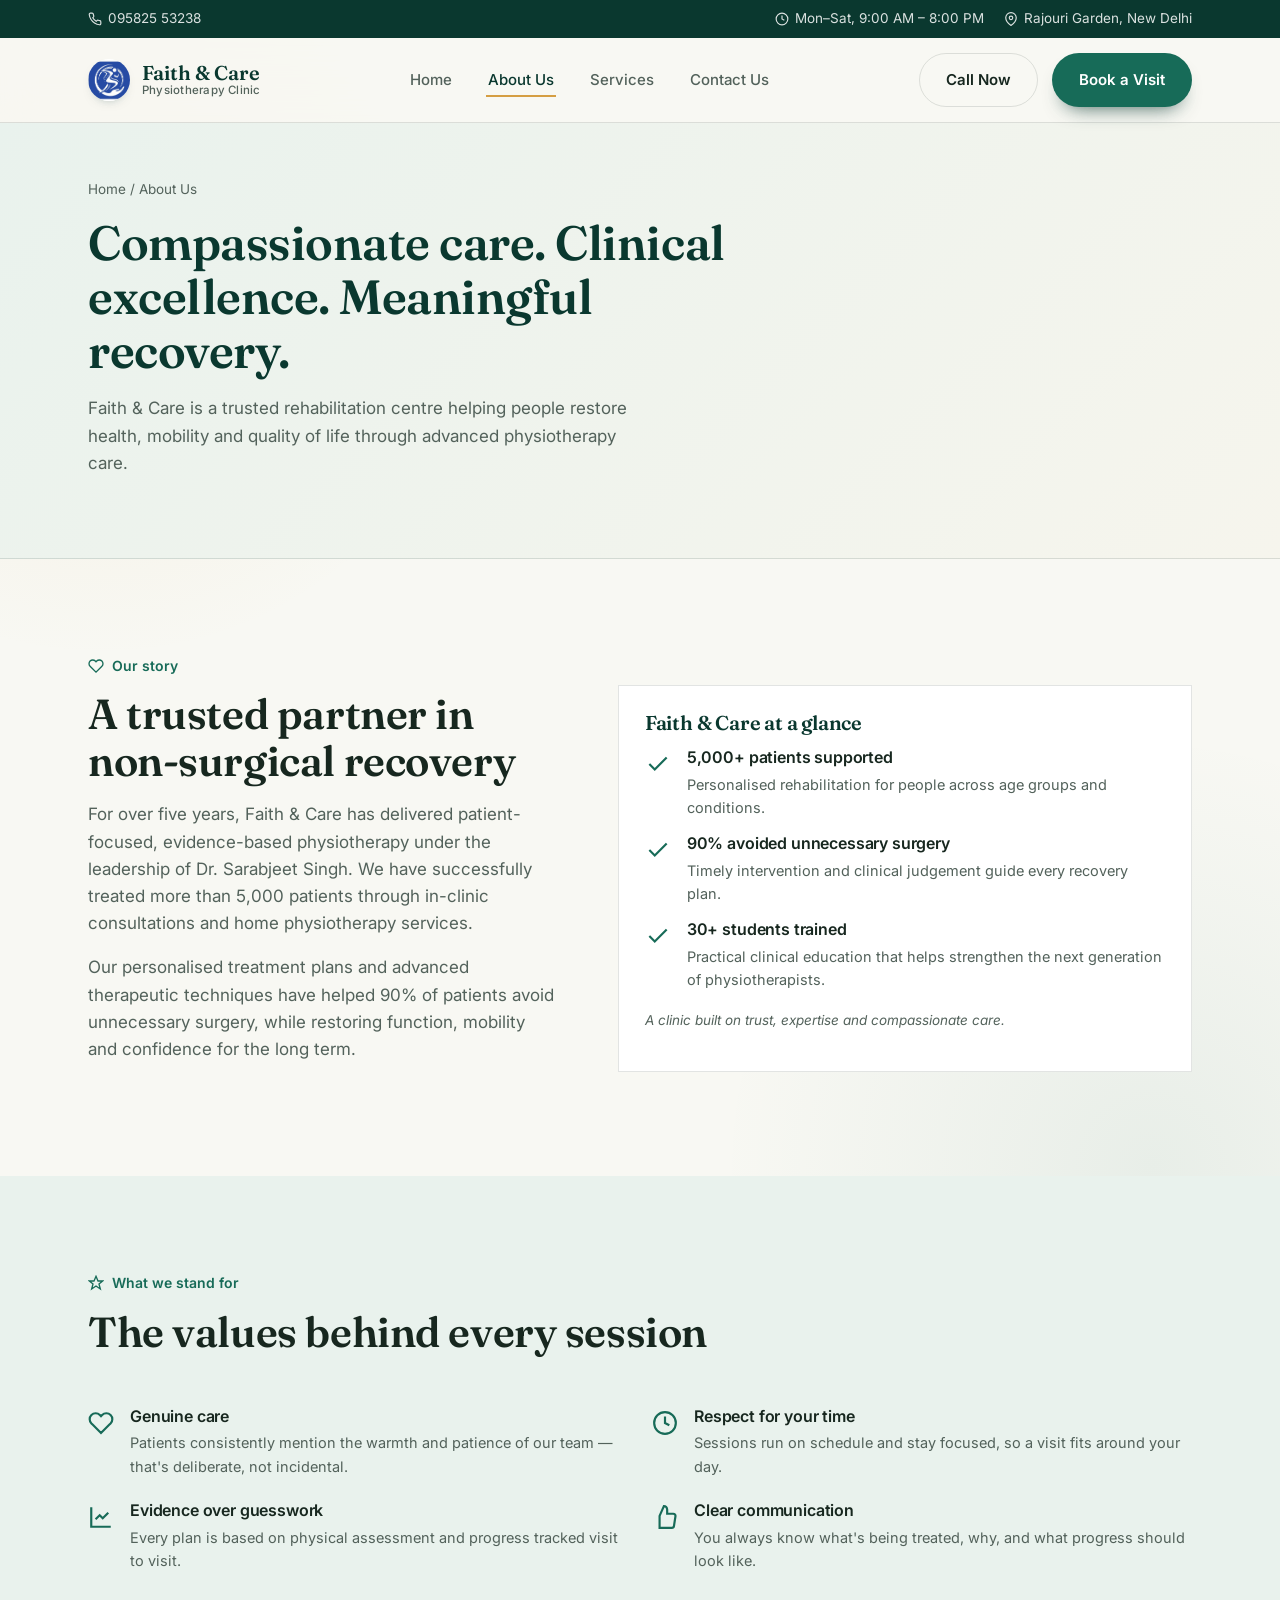
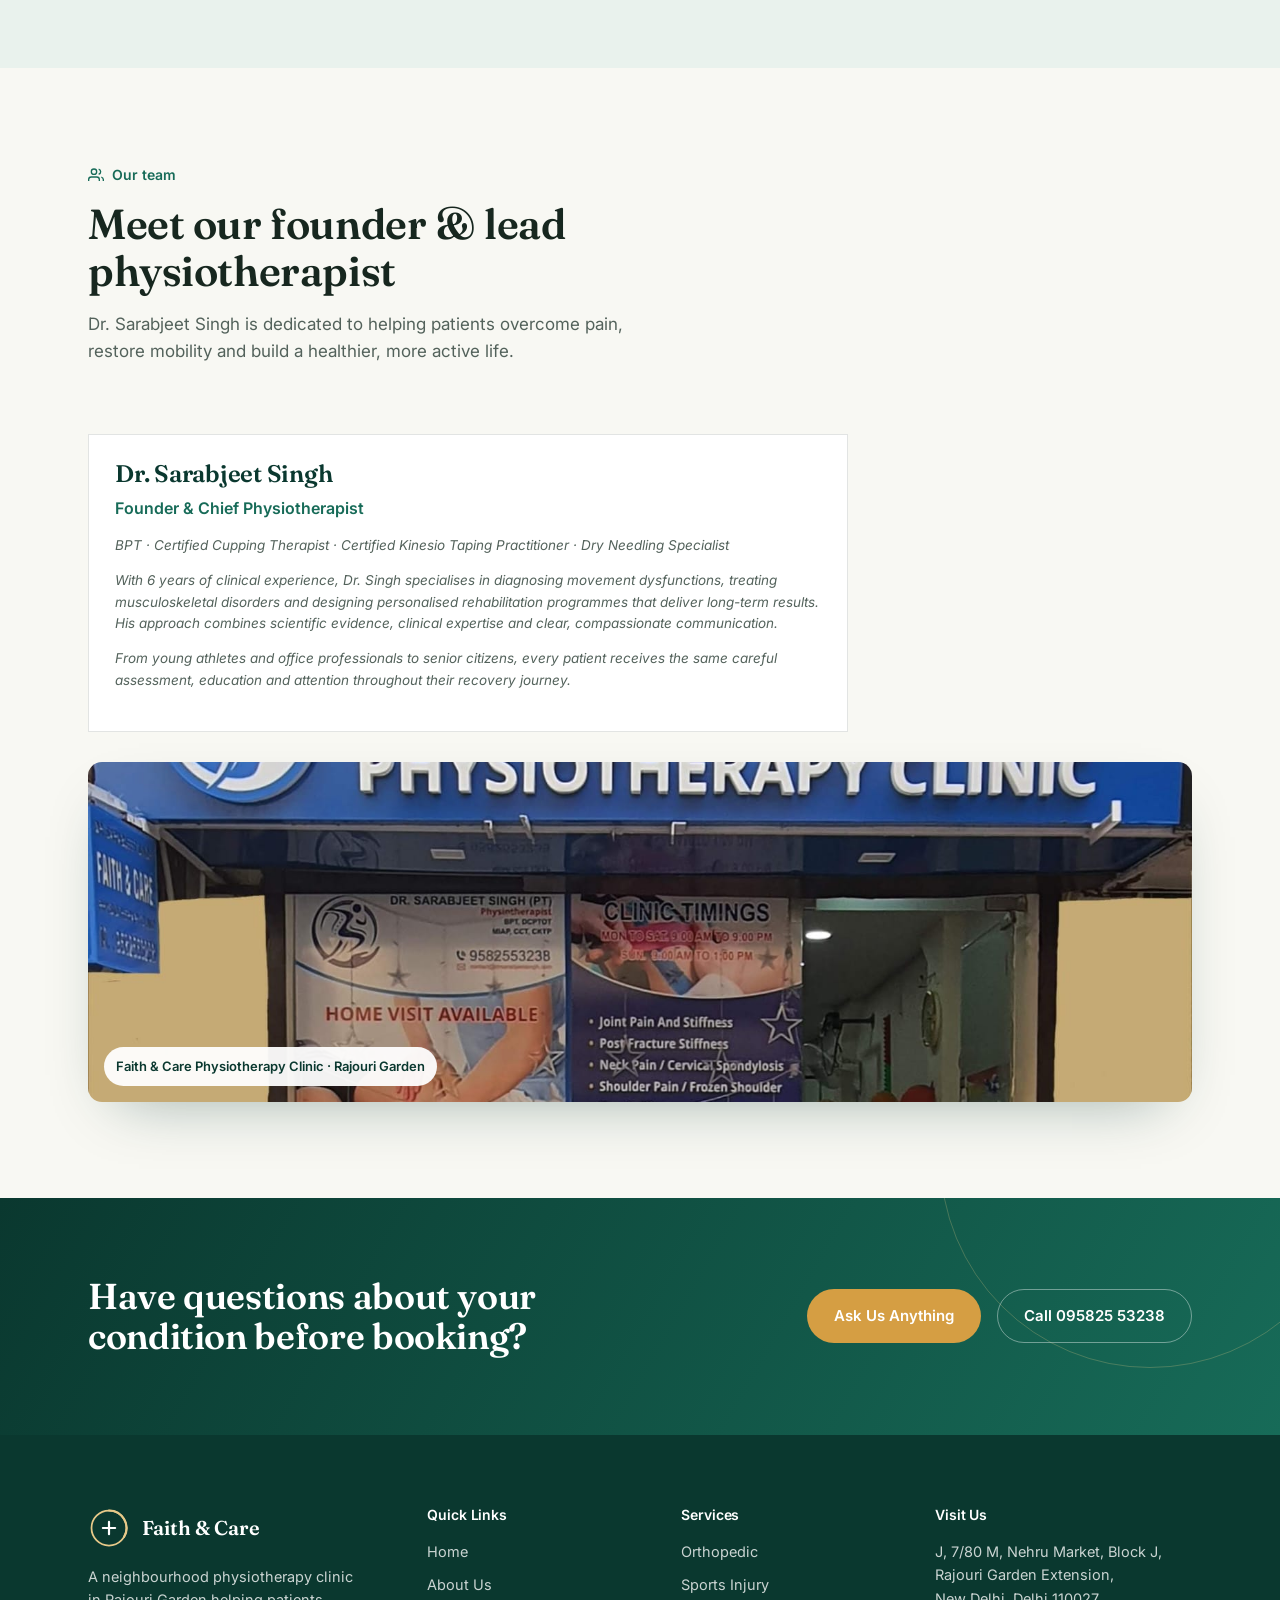
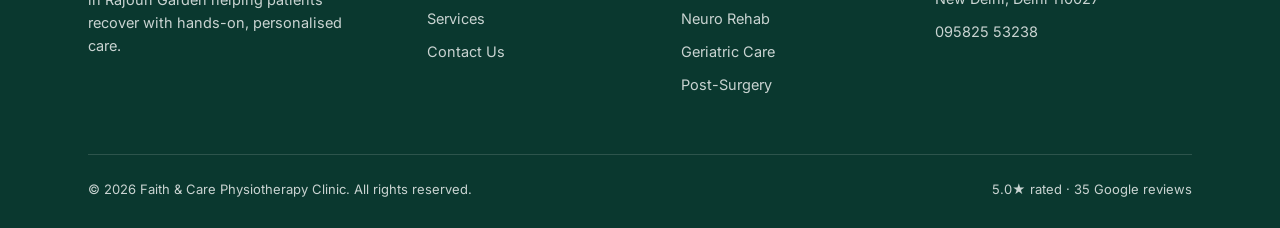
==== about.html @ 221c05e2 "initial commit" ====
<!DOCTYPE html>
<html lang="en">
<head>
<meta charset="UTF-8">
<meta name="viewport" content="width=device-width, initial-scale=1.0">
<title>About Us — Faith &amp; Care Physiotherapy Clinic</title>
<meta name="description" content="Learn about Faith & Care Physiotherapy Clinic in Rajouri Garden — our approach, values and the team behind a 5.0-rated patient experience.">
<link rel="stylesheet" href="style.css">
</head>
<body>

<div class="topbar">
  <div class="container">
    <a class="topbar-item" href="tel:+919582553238">
      <svg width="14" height="14" viewBox="0 0 24 24" fill="none" stroke="currentColor" stroke-width="2"><path d="M22 16.92v3a2 2 0 0 1-2.18 2 19.79 19.79 0 0 1-8.63-3.07 19.5 19.5 0 0 1-6-6 19.79 19.79 0 0 1-3.07-8.67A2 2 0 0 1 4.11 2h3a2 2 0 0 1 2 1.72c.127.96.361 1.903.7 2.81a2 2 0 0 1-.45 2.11L8.09 9.91a16 16 0 0 0 6 6l1.27-1.27a2 2 0 0 1 2.11-.45c.907.339 1.85.573 2.81.7A2 2 0 0 1 22 16.92z"/></svg>
      095825 53238
    </a>
    <div class="topbar-right">
      <span class="topbar-item">
        <svg width="14" height="14" viewBox="0 0 24 24" fill="none" stroke="currentColor" stroke-width="2"><circle cx="12" cy="12" r="10"/><polyline points="12 6 12 12 16 14"/></svg>
        Mon–Sat, 9:00 AM – 8:00 PM
      </span>
      <span class="topbar-item">
        <svg width="14" height="14" viewBox="0 0 24 24" fill="none" stroke="currentColor" stroke-width="2"><path d="M21 10c0 7-9 13-9 13s-9-6-9-13a9 9 0 0 1 18 0z"/><circle cx="12" cy="10" r="3"/></svg>
        Rajouri Garden, New Delhi
      </span>
    </div>
  </div>
</div>

<header class="site-header">
  <div class="container">
    <a class="brand" href="index.html">
      <img class="brand-mark brand-mark--logo" src="assets/faith-care-logo.jpeg" alt="Faith &amp; Care logo">
      <span class="brand-text">Faith &amp; Care<span>Physiotherapy Clinic</span></span>
    </a>
    <nav class="main-nav">
      <ul>
        <li><a href="index.html">Home</a></li>
        <li><a href="about.html" class="is-active">About Us</a></li>
        <li><a href="services.html">Services</a></li>
        <li><a href="contact.html">Contact Us</a></li>
      </ul>
    </nav>
    <div class="header-cta">
      <a class="btn btn-ghost" href="tel:+919582553238">Call Now</a>
      <a class="btn btn-primary" href="contact.html">Book a Visit</a>
      <button class="nav-toggle" aria-label="Toggle menu" aria-expanded="false">
        <svg viewBox="0 0 24 24" fill="none" stroke="currentColor" stroke-width="2"><line x1="3" y1="6" x2="21" y2="6"/><line x1="3" y1="12" x2="21" y2="12"/><line x1="3" y1="18" x2="21" y2="18"/></svg>
      </button>
    </div>
  </div>
</header>

<section class="page-hero">
  <div class="container">
    <div class="crumb"><a href="index.html">Home</a> / About Us</div>
    <h1>Compassionate care. Clinical excellence. Meaningful recovery.</h1>
    <p>Faith &amp; Care is a trusted rehabilitation centre helping people restore health, mobility and quality of life through advanced physiotherapy care.</p>
  </div>
</section>

<section class="section">
  <div class="container">
    <div class="about-split">
      <div>
        <div class="kicker">
          <svg viewBox="0 0 24 24" fill="none" stroke="currentColor" stroke-width="2"><path d="M20.84 4.61a5.5 5.5 0 0 0-7.78 0L12 5.67l-1.06-1.06a5.5 5.5 0 0 0-7.78 7.78l1.06 1.06L12 21.23l7.78-7.78 1.06-1.06a5.5 5.5 0 0 0 0-7.78z"/></svg>
          Our story
        </div>
        <h2 class="section-title">A trusted partner in non-surgical recovery</h2>
        <p class="section-lede">For over five years, Faith &amp; Care has delivered patient-focused, evidence-based physiotherapy under the leadership of Dr. Sarabjeet Singh. We have successfully treated more than 5,000 patients through in-clinic consultations and home physiotherapy services.</p>
        <p class="section-lede">Our personalised treatment plans and advanced therapeutic techniques have helped 90% of patients avoid unnecessary surgery, while restoring function, mobility and confidence for the long term.</p>
      </div>
      <div class="credential-card">
        <h3 style="font-size:20px;color:var(--pine-dark);margin-bottom:14px;">Faith &amp; Care at a glance</h3>
        <div class="value-list" style="grid-template-columns:1fr;gap:16px;">
          <div class="value-item">
            <svg viewBox="0 0 24 24" fill="none" stroke="currentColor" stroke-width="2"><path d="M20 6L9 17l-5-5"/></svg>
            <div><h4>5,000+ patients supported</h4><p>Personalised rehabilitation for people across age groups and conditions.</p></div>
          </div>
          <div class="value-item">
            <svg viewBox="0 0 24 24" fill="none" stroke="currentColor" stroke-width="2"><path d="M20 6L9 17l-5-5"/></svg>
            <div><h4>90% avoided unnecessary surgery</h4><p>Timely intervention and clinical judgement guide every recovery plan.</p></div>
          </div>
          <div class="value-item">
            <svg viewBox="0 0 24 24" fill="none" stroke="currentColor" stroke-width="2"><path d="M20 6L9 17l-5-5"/></svg>
            <div><h4>30+ students trained</h4><p>Practical clinical education that helps strengthen the next generation of physiotherapists.</p></div>
          </div>
        </div>
        <p class="note" style="margin-top:18px;">A clinic built on trust, expertise and compassionate care.</p>
      </div>
    </div>
  </div>
</section>

<section class="section section--mist">
  <div class="container">
    <div class="section-head">
      <div>
        <div class="kicker">
          <svg viewBox="0 0 24 24" fill="none" stroke="currentColor" stroke-width="2"><path d="M12 2l3 7h7l-5.5 4.5L18.5 21 12 16.5 5.5 21l2-7.5L2 9h7z"/></svg>
          What we stand for
        </div>
        <h2 class="section-title">The values behind every session</h2>
      </div>
    </div>
    <div class="value-list">
      <div class="value-item">
        <svg viewBox="0 0 24 24" fill="none" stroke="currentColor" stroke-width="2"><path d="M20.84 4.61a5.5 5.5 0 0 0-7.78 0L12 5.67l-1.06-1.06a5.5 5.5 0 0 0-7.78 7.78l1.06 1.06L12 21.23l7.78-7.78 1.06-1.06a5.5 5.5 0 0 0 0-7.78z"/></svg>
        <div><h4>Genuine care</h4><p>Patients consistently mention the warmth and patience of our team — that's deliberate, not incidental.</p></div>
      </div>
      <div class="value-item">
        <svg viewBox="0 0 24 24" fill="none" stroke="currentColor" stroke-width="2"><circle cx="12" cy="12" r="10"/><path d="M12 6v6l4 2"/></svg>
        <div><h4>Respect for your time</h4><p>Sessions run on schedule and stay focused, so a visit fits around your day.</p></div>
      </div>
      <div class="value-item">
        <svg viewBox="0 0 24 24" fill="none" stroke="currentColor" stroke-width="2"><path d="M3 3v18h18"/><path d="M18.7 8l-5.1 5.1-2.8-2.8L7 14"/></svg>
        <div><h4>Evidence over guesswork</h4><p>Every plan is based on physical assessment and progress tracked visit to visit.</p></div>
      </div>
      <div class="value-item">
        <svg viewBox="0 0 24 24" fill="none" stroke="currentColor" stroke-width="2"><path d="M14 9V5a3 3 0 0 0-3-3l-4 9v11h11.28a2 2 0 0 0 2-1.7l1.38-9a2 2 0 0 0-2-2.3H14z"/></svg>
        <div><h4>Clear communication</h4><p>You always know what's being treated, why, and what progress should look like.</p></div>
      </div>
    </div>
  </div>
</section>

<section class="section">
  <div class="container">
    <div class="section-head">
      <div>
        <div class="kicker">
          <svg viewBox="0 0 24 24" fill="none" stroke="currentColor" stroke-width="2"><path d="M17 21v-2a4 4 0 0 0-4-4H5a4 4 0 0 0-4 4v2"/><circle cx="9" cy="7" r="4"/><path d="M23 21v-2a4 4 0 0 0-3-3.87M16 3.13a4 4 0 0 1 0 7.75"/></svg>
          Our team
        </div>
        <h2 class="section-title">Meet our founder &amp; lead physiotherapist</h2>
        <p class="section-lede">Dr. Sarabjeet Singh is dedicated to helping patients overcome pain, restore mobility and build a healthier, more active life.</p>
      </div>
    </div>
    <div class="credential-card" style="max-width:760px;">
      <h3 style="font-size:24px;color:var(--pine-dark);margin-bottom:8px;">Dr. Sarabjeet Singh</h3>
      <p style="font-weight:600;color:var(--pine);margin:0 0 10px;">Founder &amp; Chief Physiotherapist</p>
      <p class="note">BPT · Certified Cupping Therapist · Certified Kinesio Taping Practitioner · Dry Needling Specialist</p>
      <p class="note">With 6 years of clinical experience, Dr. Singh specialises in diagnosing movement dysfunctions, treating musculoskeletal disorders and designing personalised rehabilitation programmes that deliver long-term results. His approach combines scientific evidence, clinical expertise and clear, compassionate communication.</p>
      <p class="note">From young athletes and office professionals to senior citizens, every patient receives the same careful assessment, education and attention throughout their recovery journey.</p>
    </div>
    <div class="clinic-photo clinic-photo--exterior">
      <img src="assets/clinic-exterior.jpeg" alt="Faith &amp; Care Physiotherapy Clinic exterior in Rajouri Garden">
      <span>Faith &amp; Care Physiotherapy Clinic · Rajouri Garden</span>
    </div>
  </div>
</section>

<section class="cta-band">
  <div class="container">
    <h2>Have questions about your condition before booking?</h2>
    <div class="cta-band-actions">
      <a class="btn btn-gold" href="contact.html">Ask Us Anything</a>
      <a class="btn btn-outline-light" href="tel:+919582553238">Call 095825 53238</a>
    </div>
  </div>
</section>

<footer class="site-footer">
  <div class="container">
    <div class="footer-grid">
      <div class="footer-brand">
        <a class="brand" href="index.html">
          <svg class="brand-mark" viewBox="0 0 48 48" fill="none">
            <circle cx="24" cy="24" r="20" stroke="#E7C989" stroke-width="2"/>
            <path d="M24 4a20 20 0 0 1 17.3 30" stroke="#E7C989" stroke-width="2.5" stroke-linecap="round"/>
            <path d="M24 17v14M17 24h14" stroke="#FFFFFF" stroke-width="2.5" stroke-linecap="round"/>
          </svg>
          <span class="brand-text">Faith &amp; Care</span>
        </a>
        <p>A neighbourhood physiotherapy clinic in Rajouri Garden helping patients recover with hands-on, personalised care.</p>
      </div>
      <div>
        <h4>Quick Links</h4>
        <ul>
          <li><a href="index.html">Home</a></li>
          <li><a href="about.html">About Us</a></li>
          <li><a href="services.html">Services</a></li>
          <li><a href="contact.html">Contact Us</a></li>
        </ul>
      </div>
      <div>
        <h4>Services</h4>
        <ul>
          <li><a href="services.html#orthopedic">Orthopedic</a></li>
          <li><a href="services.html#sports">Sports Injury</a></li>
          <li><a href="services.html#neuro">Neuro Rehab</a></li>
          <li><a href="services.html#geriatric">Geriatric Care</a></li>
          <li><a href="services.html#post-surgery">Post-Surgery</a></li>
        </ul>
      </div>
      <div>
        <h4>Visit Us</h4>
        <ul>
          <li>J, 7/80 M, Nehru Market, Block J,<br>Rajouri Garden Extension,<br>New Delhi, Delhi 110027</li>
          <li><a href="tel:+919582553238">095825 53238</a></li>
        </ul>
      </div>
    </div>
    <div class="foot-bottom">
      <span>© 2026 Faith &amp; Care Physiotherapy Clinic. All rights reserved.</span>
      <span>5.0★ rated · 35 Google reviews</span>
    </div>
  </div>
</footer>

<script src="script.js"></script>
</body>
</html>
---- style.css ----
/* =========================================================
   Faith & Care Physiotherapy Clinic — Design System
   Palette: pine (trust/healing), paper/mist (calm neutral),
   gold (warmth, restored movement)
   Type: Fraunces (display) + Inter (body/UI)
   Motif: the range-of-motion arc — recurring visual device
   ========================================================= */

@import url('https://fonts.googleapis.com/css2?family=Fraunces:opsz,wght@9..144,400;9..144,500;9..144,600;9..144,700&family=Inter:wght@400;500;600;700&display=swap');

:root{
  --ink: #17271f;
  --ink-soft: #53625b;
  --pine: #176b58;
  --pine-dark: #0a382f;
  --paper: #f8f8f3;
  --mist: #e9f2ed;
  --line: rgba(23,39,31,0.12);
  --gold: #d59e43;
  --gold-light: #f3d18b;
  --white: #FFFFFF;

  --serif: 'Fraunces', Georgia, serif;
  --sans: 'Inter', -apple-system, BlinkMacSystemFont, 'Segoe UI', sans-serif;

  --container: 1160px;
  --radius: 14px;
  --shadow: 0 24px 60px -30px rgba(10,56,47,0.42);
}

*, *::before, *::after{ box-sizing: border-box; }

html{
  scroll-behavior: smooth;
}
@media (prefers-reduced-motion: reduce){
  html{ scroll-behavior: auto; }
  *{ animation-duration: 0.01ms !important; animation-iteration-count: 1 !important; transition-duration: 0.01ms !important; }
}

body{
  margin: 0;
  font-family: var(--sans);
  color: var(--ink);
  background: var(--paper);
  background-image: radial-gradient(circle at 8% 8%, rgba(213,158,67,.10), transparent 24rem), radial-gradient(circle at 90% 34%, rgba(23,107,88,.07), transparent 27rem);
  line-height: 1.6;
  -webkit-font-smoothing: antialiased;
}

img{ max-width: 100%; display: block; }
a{ color: inherit; text-decoration: none; }
ul{ margin: 0; padding: 0; list-style: none; }
button{ font-family: inherit; cursor: pointer; }

h1,h2,h3,h4{
  font-family: var(--serif);
  font-weight: 600;
  line-height: 1.12;
  margin: 0;
  letter-spacing: -0.01em;
}

.container{
  max-width: var(--container);
  margin: 0 auto;
  padding: 0 28px;
}

.section{ padding: 96px 0; }
.section--tight{ padding: 64px 0; }
.section--mist{ background: var(--mist); }
.section--pine{ background: var(--pine); color: var(--white); }

.kicker{
  display: inline-flex;
  align-items: center;
  gap: 8px;
  font-size: 14px;
  color: var(--pine);
  font-weight: 600;
  margin-bottom: 14px;
}
.section--pine .kicker{ color: var(--gold-light); }
.kicker svg{ width: 16px; height: 16px; }

h2.section-title{
  font-size: clamp(28px, 3.6vw, 42px);
  max-width: 620px;
}
.section-lede{
  max-width: 560px;
  color: var(--ink-soft);
  font-size: 17px;
  margin-top: 16px;
}
.section--pine .section-lede{ color: rgba(255,255,255,0.78); }

.section-head{
  display: flex;
  justify-content: space-between;
  align-items: flex-end;
  gap: 32px;
  margin-bottom: 52px;
  flex-wrap: wrap;
}

/* ---------- Buttons ---------- */
.btn{
  display: inline-flex;
  align-items: center;
  justify-content: center;
  gap: 10px;
  padding: 14px 26px;
  border-radius: 999px;
  font-weight: 600;
  font-size: 15px;
  border: 1px solid transparent;
  transition: transform 0.2s cubic-bezier(.2,.8,.2,1), box-shadow .2s ease, background 0.2s ease, border-color .2s ease, color .2s ease;
  white-space: nowrap;
}
.btn:hover{ transform: translateY(-3px); }
.btn-primary{ background: var(--pine); color: var(--white); box-shadow: 0 12px 20px -12px rgba(10,56,47,.8); }
.btn-primary:hover{ background: var(--pine-dark); box-shadow: 0 18px 28px -14px rgba(10,56,47,.72); }
.btn-gold{ background: var(--gold); color: var(--white); }
.btn-gold:hover{ background: #9c6f2e; }
.btn-ghost{ background: transparent; color: var(--ink); border-color: var(--line); }
.btn-ghost:hover{ border-color: var(--pine); color: var(--pine); }
.btn-outline-light{ background: transparent; color: var(--white); border-color: rgba(255,255,255,0.4); }
.btn-outline-light:hover{ border-color: var(--white); }
.btn-block{ width: 100%; }

/* ---------- Header ---------- */
.topbar{
  background: var(--pine-dark);
  color: rgba(255,255,255,0.85);
  font-size: 13.5px;
}
.topbar .container{
  display: flex;
  justify-content: space-between;
  align-items: center;
  padding-top: 8px;
  padding-bottom: 8px;
  gap: 16px;
  flex-wrap: wrap;
}
.topbar a{ color: inherit; }
.topbar a:hover{ color: var(--gold-light); }
.topbar-item{ display: inline-flex; align-items: center; gap: 6px; }
.topbar-right{ display: flex; gap: 20px; flex-wrap: wrap; }

.site-header{
  position: sticky;
  top: 0;
  z-index: 40;
  background: rgba(248,248,243,0.82);
  backdrop-filter: blur(16px);
  border-bottom: 1px solid var(--line);
}
.site-header .container{
  display: flex;
  align-items: center;
  justify-content: space-between;
  height: 84px;
}
.brand{
  display: flex;
  align-items: center;
  gap: 12px;
}
.brand-mark{
  width: 42px; height: 42px;
  flex-shrink: 0;
}
.brand-mark--logo{
  border-radius: 50%;
  object-fit: cover;
  object-position: center;
  box-shadow: 0 5px 12px -8px rgba(10,56,47,.5);
}
.brand-text{
  font-family: var(--serif);
  font-size: 20px;
  font-weight: 600;
  line-height: 1.1;
  color: var(--pine-dark);
}
.brand-text span{
  display: block;
  font-family: var(--sans);
  font-size: 11.5px;
  font-weight: 500;
  color: var(--ink-soft);
  letter-spacing: 0.02em;
}

.main-nav{ display: flex; align-items: center; gap: 40px; }
.main-nav ul{ display: flex; gap: 32px; }
.main-nav a{
  font-size: 15px;
  font-weight: 500;
  color: var(--ink-soft);
  padding: 6px 2px;
  border-bottom: 2px solid transparent;
  transition: color .2s ease, border-color .2s ease;
}
.main-nav a:hover, .main-nav a.is-active{
  color: var(--pine-dark);
  border-bottom-color: var(--gold);
}
.header-cta{ display: flex; align-items: center; gap: 14px; }

.nav-toggle{
  display: none;
  background: none;
  border: none;
  padding: 6px;
}
.nav-toggle svg{ width: 26px; height: 26px; }

@media (max-width: 900px){
  .main-nav ul{ display: none; }
  .header-cta .btn-ghost{ display: none; }
  .nav-toggle{ display: block; }
  .site-header.nav-open .main-nav ul{
    display: flex;
    flex-direction: column;
    position: absolute;
    top: 84px; left: 0; right: 0;
    background: var(--paper);
    padding: 20px 28px 28px;
    border-bottom: 1px solid var(--line);
    gap: 4px;
  }
  .site-header.nav-open .main-nav a{ display: block; padding: 12px 0; border-bottom: 1px solid var(--line); }
}

/* ---------- Hero ---------- */
.hero{
  padding: 88px 0 100px;
  position: relative;
  overflow: hidden;
}
.hero .container{
  display: grid;
  grid-template-columns: 1.05fr 0.95fr;
  gap: 56px;
  align-items: center;
}
.hero::before{content:""; position:absolute; width:620px; height:620px; right:-210px; top:-230px; border:1px solid rgba(213,158,67,.25); border-radius:50%; box-shadow:0 0 0 52px rgba(213,158,67,.045),0 0 0 105px rgba(23,107,88,.03); pointer-events:none;}
.hero-trust{
  display: inline-flex;
  align-items: center;
  gap: 10px;
  background: var(--white);
  border: 1px solid var(--line);
  padding: 8px 14px 8px 10px;
  border-radius: 999px;
  box-shadow: 0 10px 30px -22px rgba(10,56,47,.5);
  font-size: 13.5px;
  font-weight: 600;
  color: var(--ink-soft);
  margin-bottom: 26px;
}
.hero-trust .stars{ color: var(--gold); letter-spacing: 1px; }
.hero h1{
  font-size: clamp(38px, 5vw, 58px);
  color: var(--pine-dark);
  letter-spacing: -.035em;
}
.hero h1 em{ font-style: italic; color: var(--pine); }
.hero-sub{
  margin-top: 22px;
  font-size: 18px;
  color: var(--ink-soft);
  max-width: 480px;
}
.hero-actions{
  margin-top: 34px;
  display: flex;
  gap: 16px;
  flex-wrap: wrap;
}
.hero-meta{
  margin-top: 40px;
  display: flex;
  gap: 32px;
  flex-wrap: wrap;
}
.hero-meta div{ font-size: 13.5px; color: var(--ink-soft); }
.hero-meta strong{
  display: block;
  font-family: var(--serif);
  font-size: 26px;
  color: var(--pine-dark);
}

.hero-art{ position: relative; filter: drop-shadow(0 28px 26px rgba(10,56,47,.11)); }
.hero-art svg{ width: 100%; height: auto; }
.hero-photo{ min-height:480px; border-radius:28px 28px 28px 120px; overflow:hidden; background:var(--mist); }
.hero-photo::after{ content:""; position:absolute; inset:0; background:linear-gradient(180deg, transparent 46%, rgba(10,56,47,.30)); pointer-events:none; }
.hero-photo img{ width:100%; height:100%; min-height:480px; object-fit:cover; object-position:54% center; }
.photo-label{ position:absolute; z-index:1; right:18px; bottom:18px; max-width:210px; background:rgba(255,255,255,.94); color:var(--ink-soft); border-radius:12px; padding:12px 14px; font-size:12px; line-height:1.35; box-shadow:0 12px 28px -16px rgba(10,56,47,.6); }
.photo-label strong{ display:block; color:var(--pine-dark); font-size:14px; margin-bottom:2px; }

.reveal{
  opacity: 0;
  transform: translateY(14px);
  animation: reveal-in 0.7s ease forwards;
}
@keyframes reveal-in{ to{ opacity:1; transform: translateY(0);} }

/* Scroll choreography keeps the page feeling calm and deliberate. */
.animate-in{
  opacity: 0;
  transform: translateY(22px);
  transition: opacity .65s ease, transform .65s cubic-bezier(.2,.8,.2,1);
}
.animate-in.is-in-view{ opacity:1; transform:translateY(0); }
.grid-3 .animate-in:nth-child(2), .process-list .animate-in:nth-child(2){ transition-delay:.1s; }
.grid-3 .animate-in:nth-child(3), .process-list .animate-in:nth-child(3){ transition-delay:.2s; }

/* ---------- Stat strip ---------- */
.stat-strip{
  border-top: 1px solid var(--line);
  border-bottom: 1px solid var(--line);
  background: rgba(255,255,255,.78);
}
.stat-strip .container{
  display: grid;
  grid-template-columns: repeat(4, 1fr);
  gap: 24px;
  padding: 34px 28px;
}
.stat-strip .stat{ text-align: center; }
.stat-strip .stat strong{
  display: block;
  font-family: var(--serif);
  font-size: 30px;
  color: var(--pine-dark);
}
.stat-strip .stat span{ font-size: 13.5px; color: var(--ink-soft); }
@media (max-width: 720px){
  .stat-strip .container{ grid-template-columns: repeat(2,1fr); }
  .hero{ padding: 56px 0 68px; }
  .hero .container{ gap: 22px; }
  .hero-art{ max-width: 390px; margin: -14px auto 0; }
  .hero-photo{ min-height:350px; border-radius:22px 22px 22px 78px; }
  .hero-photo img{ min-height:350px; }
  .hero-meta{ margin-top: 24px; gap: 18px; }
  .hero-meta strong{ font-size:22px; }
}

/* ---------- Cards / grids ---------- */
.grid-3{ display: grid; grid-template-columns: repeat(3,1fr); gap: 28px; }
.grid-2{ display: grid; grid-template-columns: repeat(2,1fr); gap: 28px; }
@media (max-width: 900px){
  .grid-3{ grid-template-columns: 1fr; }
  .grid-2{ grid-template-columns: 1fr; }
}

.service-card{
  background: var(--white);
  border: 1px solid var(--line);
  padding: 34px 30px;
  border-radius: var(--radius);
  box-shadow: 0 12px 22px -22px rgba(10,56,47,.34);
  transition: border-color .2s ease, transform .28s cubic-bezier(.2,.8,.2,1), box-shadow .28s ease;
}
.service-card:hover{ border-color: rgba(23,107,88,.45); transform: translateY(-8px); box-shadow: 0 24px 40px -28px rgba(10,56,47,.45); }
.service-icon{
  width: 46px; height: 46px;
  color: var(--pine);
  margin-bottom: 20px;
}
.service-card h3{ font-size: 20px; color: var(--pine-dark); margin-bottom: 10px; }
.service-card p{ color: var(--ink-soft); font-size: 15px; margin: 0 0 16px; }
.service-card .tag-row{ display:flex; flex-wrap:wrap; gap:8px; margin-bottom: 16px; }
.tag{
  font-size: 12.5px;
  padding: 4px 10px;
  border-radius: 999px;
  background: var(--mist);
  color: var(--pine-dark);
  font-weight: 500;
}
.service-card .service-link{
  font-weight: 600;
  font-size: 14px;
  color: var(--pine);
  display: inline-flex;
  align-items: center;
  gap: 6px;
}
.service-card .service-link svg{ width: 14px; height: 14px; transition: transform .2s ease; }
.service-card:hover .service-link svg{ transform: translateX(3px); }

/* ---------- Process (legit sequence) ---------- */
.process-list{
  display: grid;
  grid-template-columns: repeat(3,1fr);
  gap: 0;
  counter-reset: step;
  margin-top: 8px;
}
.process-step{
  position: relative;
  padding: 0 28px 0 0;
  border-right: 1px solid var(--line);
}
.process-step:last-child{ border-right: none; padding-right: 0; }
.process-step:not(:first-child){ padding-left: 28px; }
.step-num{
  font-family: var(--serif);
  font-size: 15px;
  color: var(--gold);
  border: 1px solid var(--gold);
  width: 34px; height: 34px;
  border-radius: 50%;
  display: flex; align-items: center; justify-content: center;
  margin-bottom: 18px;
}
.process-step h3{ font-size: 19px; color: var(--pine-dark); margin-bottom: 10px; }
.process-step p{ color: var(--ink-soft); font-size: 15px; }
@media (max-width: 900px){
  .process-list{ grid-template-columns: 1fr; gap: 32px; }
  .process-step{ border-right: none; padding: 0 !important; }
}

/* ---------- Testimonials ---------- */
.testi-card{
  background: var(--white);
  border: 1px solid var(--line);
  padding: 30px;
  border-radius: var(--radius);
  box-shadow: 0 12px 22px -22px rgba(10,56,47,.34);
  height: 100%;
}
.testi-stars{ color: var(--gold); letter-spacing: 2px; margin-bottom: 16px; font-size: 15px; }
.testi-card p{ font-size: 16px; color: var(--ink); margin: 0 0 20px; }
.testi-who{ display: flex; align-items: center; gap: 12px; }
.testi-avatar{
  width: 38px; height: 38px;
  border-radius: 50%;
  background: var(--mist);
  color: var(--pine-dark);
  display: flex; align-items: center; justify-content: center;
  font-weight: 600; font-size: 14px;
  font-family: var(--serif);
}
.testi-name{ font-weight: 600; font-size: 14.5px; }
.testi-role{ font-size: 13px; color: var(--ink-soft); }

/* ---------- CTA band ---------- */
.cta-band{
  background: linear-gradient(120deg, var(--pine-dark), var(--pine));
  color: var(--white);
  padding: 78px 0;
  position:relative;
  overflow:hidden;
}
.cta-band::after{content:""; position:absolute; width:420px; height:420px; border:1px solid rgba(243,209,139,.24); border-radius:50%; right:-80px; top:-250px;}
.cta-band .container{position:relative; z-index:1;}
.cta-band .container{
  display: flex;
  justify-content: space-between;
  align-items: center;
  gap: 32px;
  flex-wrap: wrap;
}
.cta-band h2{ font-size: clamp(26px,3vw,36px); max-width: 520px; }
.cta-band-actions{ display: flex; gap: 16px; flex-wrap: wrap; }

/* ---------- Footer ---------- */
.site-footer{ background: var(--pine-dark); color: rgba(255,255,255,0.78); padding: 72px 0 28px; }
.footer-grid{
  display: grid;
  grid-template-columns: 1.4fr 1fr 1fr 1.2fr;
  gap: 40px;
  padding-bottom: 48px;
  border-bottom: 1px solid rgba(255,255,255,0.14);
}
.footer-brand .brand-text{ color: var(--white); }
.footer-brand p{ margin-top: 16px; font-size: 14.5px; max-width: 280px; }
.site-footer h4{
  font-family: var(--sans);
  font-size: 14px;
  color: var(--white);
  font-weight: 600;
  margin-bottom: 18px;
}
.site-footer ul li{ margin-bottom: 10px; font-size: 14.5px; }
.site-footer a:hover{ color: var(--gold-light); }
.foot-bottom{
  padding-top: 24px;
  display: flex;
  justify-content: space-between;
  font-size: 13px;
  flex-wrap: wrap;
  gap: 10px;
}
@media (max-width: 900px){
  .footer-grid{ grid-template-columns: 1fr 1fr; }
}
@media (max-width: 560px){
  .footer-grid{ grid-template-columns: 1fr; }
}

/* ---------- Page hero (inner pages) ---------- */
.page-hero{
  padding: 56px 0 64px;
  background: linear-gradient(135deg, var(--mist), #f6f5ed);
  border-bottom: 1px solid var(--line);
}
.page-hero .crumb{ font-size: 13.5px; color: var(--ink-soft); margin-bottom: 16px; }
.page-hero .crumb a:hover{ color: var(--pine); }
.page-hero h1{ font-size: clamp(32px,4.4vw,48px); color: var(--pine-dark); max-width: 640px; }
.page-hero p{ margin-top: 18px; max-width: 560px; color: var(--ink-soft); font-size: 17px; }

/* ---------- About page ---------- */
.value-list{ display: grid; grid-template-columns: repeat(2,1fr); gap: 24px; margin-top: 12px; }
.value-item{ display: flex; gap: 16px; }
.value-item svg{ width: 26px; height: 26px; color: var(--pine); flex-shrink: 0; margin-top: 2px; }
.value-item h4{ font-family: var(--sans); font-size: 16px; margin-bottom: 6px; }
.value-item p{ font-size: 14.5px; color: var(--ink-soft); margin: 0; }
@media (max-width: 720px){ .value-list{ grid-template-columns: 1fr; } }

.about-split{ display: grid; grid-template-columns: 0.9fr 1.1fr; gap: 60px; align-items: center; }
@media (max-width: 900px){ .about-split{ grid-template-columns: 1fr; } }

.credential-card{
  background: var(--white);
  border: 1px solid var(--line);
  padding: 26px;
  margin-top: 22px;
}
.credential-card .note{ font-size: 13.5px; color: var(--ink-soft); font-style: italic; }

.clinic-photo{ position:relative; overflow:hidden; margin-top:30px; border-radius:var(--radius); box-shadow:var(--shadow); }
.clinic-photo img{ width:100%; height:340px; object-fit:cover; display:block; }
.clinic-photo--exterior img{ object-position:center 36%; }
.clinic-photo--interior img{ object-position:center center; }
.clinic-photo span{ position:absolute; left:16px; bottom:16px; padding:9px 12px; border-radius:999px; background:rgba(255,255,255,.94); color:var(--pine-dark); font-size:13px; font-weight:600; }

.session-feature{ display:grid; grid-template-columns:.92fr 1.08fr; align-items:center; gap:52px; margin-bottom:78px; }
.session-feature img{ width:100%; aspect-ratio:1/1; object-fit:cover; object-position:center; border-radius:18px 80px 18px 18px; box-shadow:var(--shadow); }
.session-feature .kicker{ margin-bottom:10px; }
@media (max-width:900px){ .session-feature{ grid-template-columns:1fr; gap:28px; margin-bottom:58px; } }

.treatment-spotlight{ display:grid; grid-template-columns:220px 1fr; gap:28px; align-items:center; padding:28px; margin:8px 0 18px; background:var(--mist); border:1px solid var(--line); border-radius:var(--radius); }
.treatment-spotlight img{ width:100%; height:210px; object-fit:cover; object-position:center; border-radius:10px; }
.treatment-spotlight h3{ color:var(--pine-dark); font-size:22px; margin:0 0 9px; }
.treatment-spotlight p{ margin:0; max-width:650px; color:var(--ink-soft); font-size:15px; }
.treatment-spotlight .kicker{ margin-bottom:7px; }
@media (max-width:600px){ .treatment-spotlight{ grid-template-columns:1fr; gap:18px; padding:18px; } .treatment-spotlight img{ height:260px; } }

/* ---------- Services detail page ---------- */
.service-detail{
  display: grid;
  grid-template-columns: 60px 1fr;
  gap: 24px;
  padding: 40px 0;
  border-bottom: 1px solid var(--line);
}
.service-detail:last-child{ border-bottom: none; }
.service-detail .service-icon{ margin: 0; }
.service-detail h3{ font-size: 24px; color: var(--pine-dark); margin-bottom: 10px; }
.service-detail p{ color: var(--ink-soft); font-size: 15.5px; max-width: 640px; }
.service-detail .conditions{ margin-top: 16px; display: flex; flex-wrap: wrap; gap: 8px; }
@media (max-width: 600px){
  .service-detail{ grid-template-columns: 1fr; }
}

.faq-item{ border-bottom: 1px solid var(--line); }
.faq-q{
  width: 100%;
  text-align: left;
  background: none;
  border: none;
  padding: 22px 0;
  display: flex;
  justify-content: space-between;
  align-items: center;
  font-family: var(--serif);
  font-size: 18px;
  color: var(--pine-dark);
}
.faq-q svg{ width: 20px; height: 20px; flex-shrink: 0; transition: transform .2s ease; color: var(--pine); }
.faq-item.is-open .faq-q svg{ transform: rotate(45deg); }
.faq-a{
  max-height: 0;
  overflow: hidden;
  transition: max-height .25s ease;
  color: var(--ink-soft);
  font-size: 15px;
}
.faq-item.is-open .faq-a{ max-height: 240px; }
.faq-a-inner{ padding-bottom: 22px; max-width: 640px; }

/* ---------- Contact page ---------- */
.contact-grid{ display: grid; grid-template-columns: 1fr 1fr; gap: 56px; }
@media (max-width: 900px){ .contact-grid{ grid-template-columns: 1fr; } }

.info-row{ display: flex; gap: 18px; padding: 20px 0; border-bottom: 1px solid var(--line); }
.info-row:last-child{ border-bottom: none; }
.info-row svg{ width: 22px; height: 22px; color: var(--pine); flex-shrink: 0; margin-top: 2px; }
.info-row h4{ font-family: var(--sans); font-size: 15px; margin-bottom: 4px; }
.info-row p{ margin: 0; font-size: 14.5px; color: var(--ink-soft); }
.info-row a:hover{ color: var(--pine); }

.hours-table{ width: 100%; border-collapse: collapse; margin-top: 8px; }
.hours-table td{ padding: 9px 0; font-size: 14.5px; border-bottom: 1px dashed var(--line); }
.hours-table td:last-child{ text-align: right; color: var(--ink-soft); }
.hours-table tr:last-child td{ border-bottom: none; }
.hours-note{ margin-top: 14px; font-size: 13px; color: var(--ink-soft); font-style: italic; }

.map-frame{
  width: 100%;
  height: 340px;
  border: 1px solid var(--line);
  filter: grayscale(0.15);
  border-radius: var(--radius);
}

.field{ margin-bottom: 20px; }
.field label{ display: block; font-size: 13.5px; font-weight: 600; margin-bottom: 8px; color: var(--ink); }
.field input, .field select, .field textarea{
  width: 100%;
  padding: 13px 14px;
  border: 1px solid var(--line);
  border-radius: var(--radius);
  font-family: var(--sans);
  font-size: 15px;
  background: var(--white);
  color: var(--ink);
}
.field input:focus, .field select:focus, .field textarea:focus{
  outline: 2px solid var(--pine);
  outline-offset: 1px;
}
.field-row{ display: grid; grid-template-columns: 1fr 1fr; gap: 18px; }
@media (max-width: 560px){ .field-row{ grid-template-columns: 1fr; } }

.form-note{ font-size: 13px; color: var(--ink-soft); margin-top: 14px; }
.form-success{
  display: none;
  background: var(--mist);
  border: 1px solid var(--pine);
  padding: 18px 20px;
  border-radius: var(--radius);
  margin-bottom: 20px;
  font-size: 14.5px;
}
.form-success.is-visible{ display: block; }

/* focus visibility */
a:focus-visible, button:focus-visible{
  outline: 2px solid var(--gold);
  outline-offset: 2px;
}

.divider-arc{ width: 100%; height: auto; display: block; color: var(--mist); }
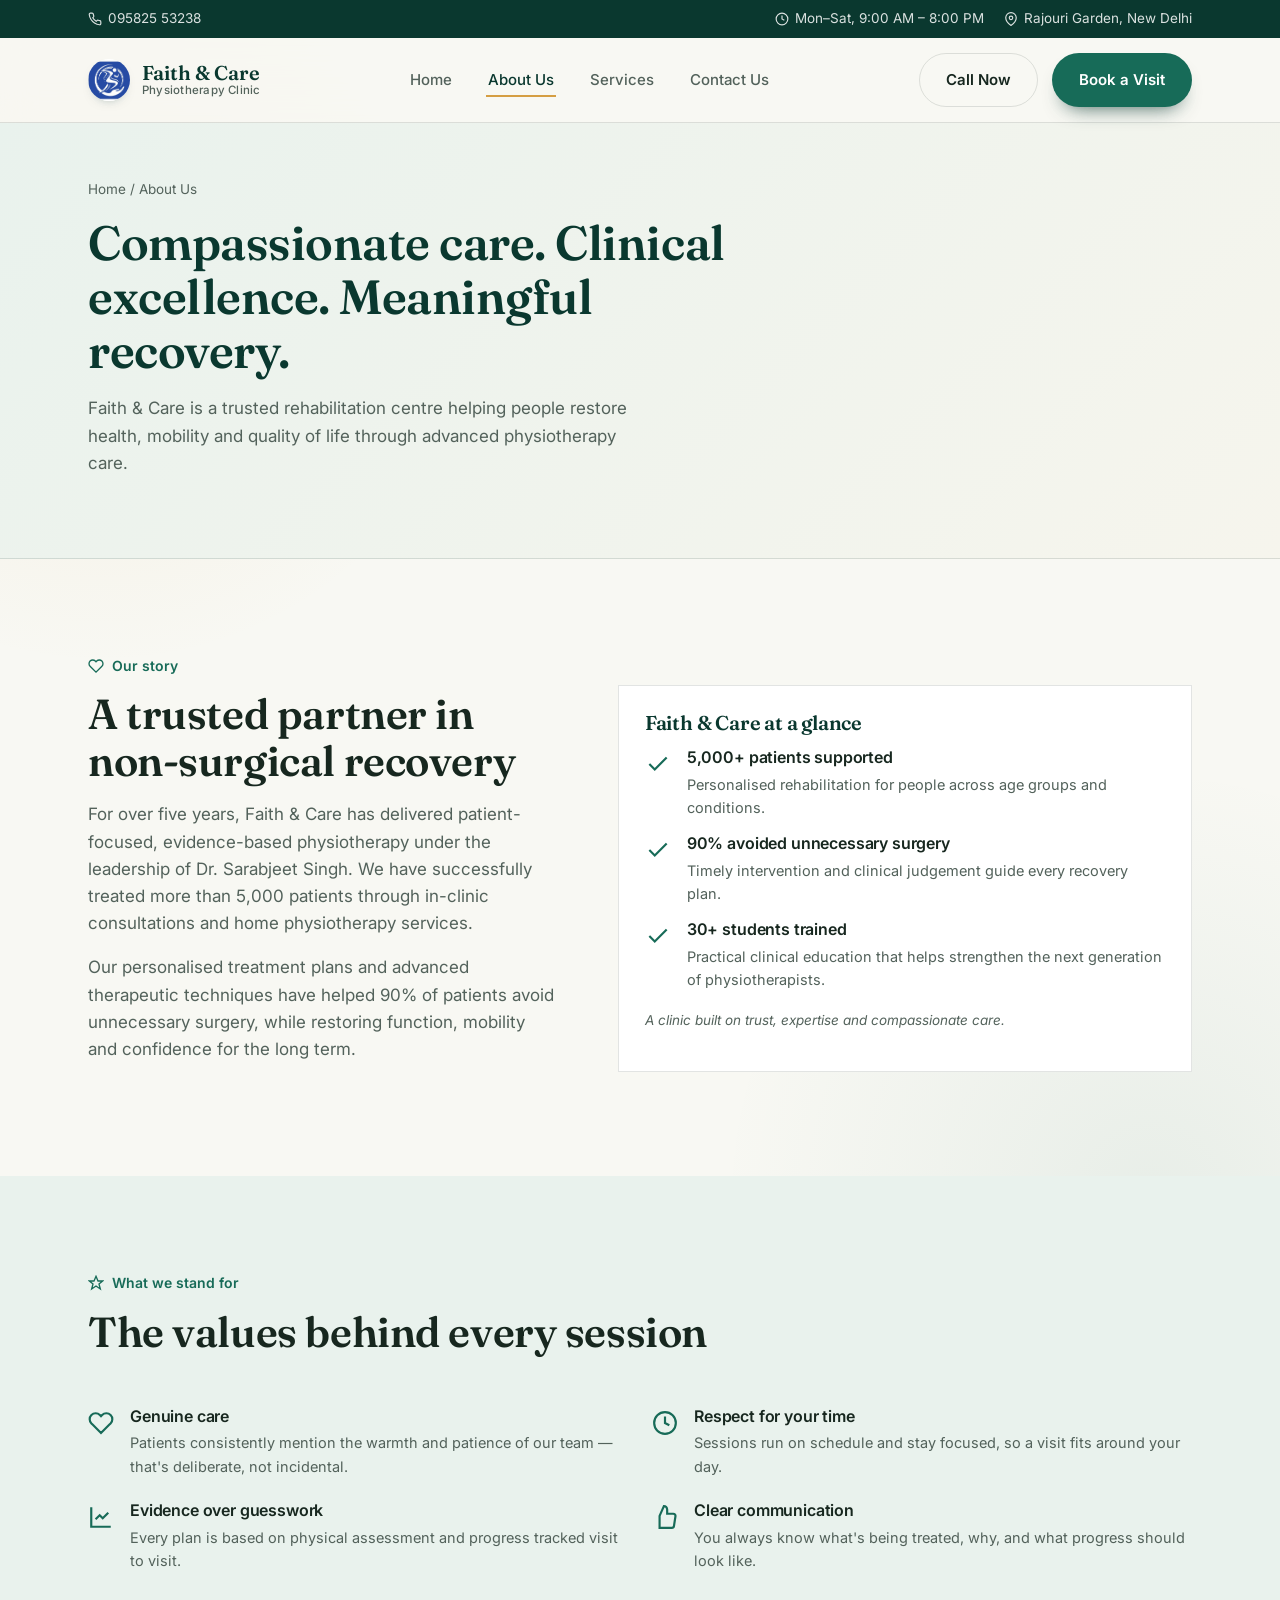
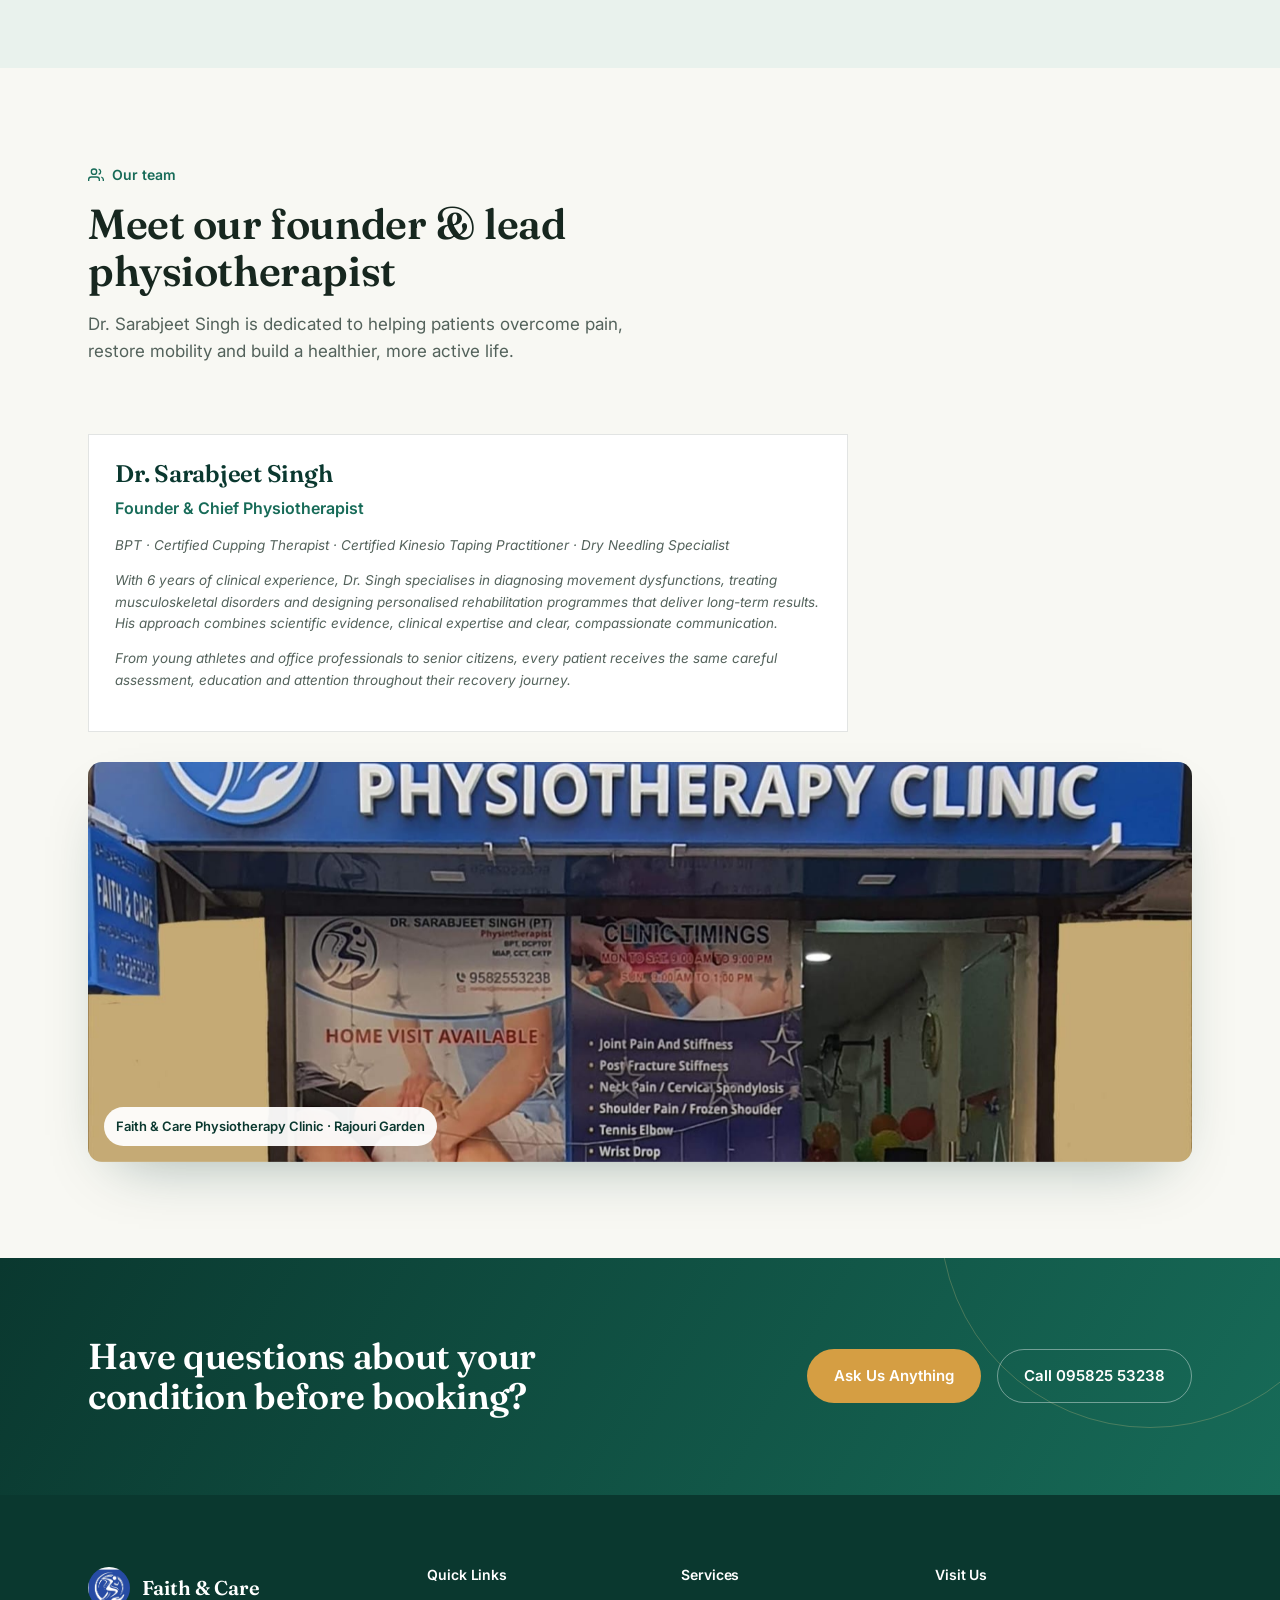
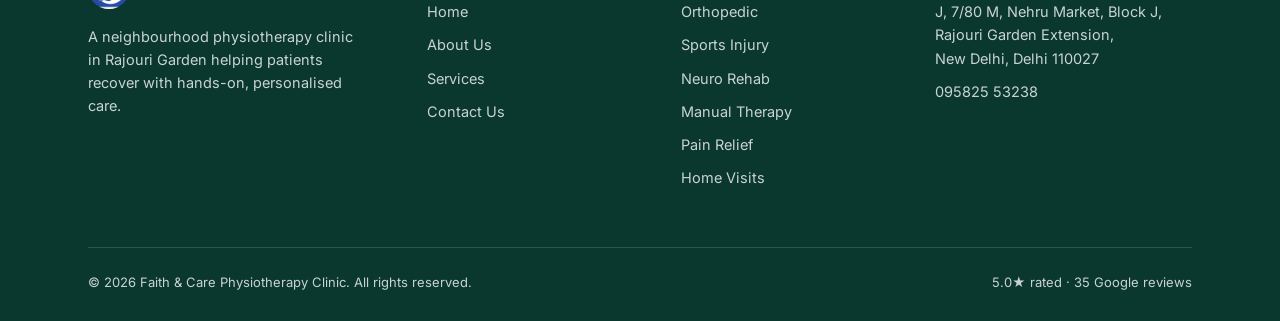
==== commit 05b37f61: "section fix" ====
--- a/about.html
+++ b/about.html
@@ -5,6 +5,7 @@
 <meta name="viewport" content="width=device-width, initial-scale=1.0">
 <title>About Us — Faith &amp; Care Physiotherapy Clinic</title>
 <meta name="description" content="Learn about Faith & Care Physiotherapy Clinic in Rajouri Garden — our approach, values and the team behind a 5.0-rated patient experience.">
+<link rel="icon" href="assets/faith-care-logo.jpeg" type="image/jpeg">
 <link rel="stylesheet" href="style.css">
 </head>
 <body>
@@ -146,7 +147,7 @@
       <p class="note">From young athletes and office professionals to senior citizens, every patient receives the same careful assessment, education and attention throughout their recovery journey.</p>
     </div>
     <div class="clinic-photo clinic-photo--exterior">
-      <img src="assets/clinic-exterior.jpeg" alt="Faith &amp; Care Physiotherapy Clinic exterior in Rajouri Garden">
+      <img src="assets/clinic-exterior.jpeg" alt="Faith &amp; Care Physiotherapy Clinic exterior in Rajouri Garden" loading="lazy" decoding="async" width="960" height="600">
       <span>Faith &amp; Care Physiotherapy Clinic · Rajouri Garden</span>
     </div>
   </div>
@@ -167,11 +168,7 @@
     <div class="footer-grid">
       <div class="footer-brand">
         <a class="brand" href="index.html">
-          <svg class="brand-mark" viewBox="0 0 48 48" fill="none">
-            <circle cx="24" cy="24" r="20" stroke="#E7C989" stroke-width="2"/>
-            <path d="M24 4a20 20 0 0 1 17.3 30" stroke="#E7C989" stroke-width="2.5" stroke-linecap="round"/>
-            <path d="M24 17v14M17 24h14" stroke="#FFFFFF" stroke-width="2.5" stroke-linecap="round"/>
-          </svg>
+          <img class="brand-mark brand-mark--logo" src="assets/faith-care-logo.jpeg" alt="Faith &amp; Care logo">
           <span class="brand-text">Faith &amp; Care</span>
         </a>
         <p>A neighbourhood physiotherapy clinic in Rajouri Garden helping patients recover with hands-on, personalised care.</p>
@@ -191,8 +188,9 @@
           <li><a href="services.html#orthopedic">Orthopedic</a></li>
           <li><a href="services.html#sports">Sports Injury</a></li>
           <li><a href="services.html#neuro">Neuro Rehab</a></li>
-          <li><a href="services.html#geriatric">Geriatric Care</a></li>
-          <li><a href="services.html#post-surgery">Post-Surgery</a></li>
+          <li><a href="services.html#manual-therapy">Manual Therapy</a></li>
+          <li><a href="services.html#pain-relief">Pain Relief</a></li>
+          <li><a href="services.html#home-physio">Home Visits</a></li>
         </ul>
       </div>
       <div>
--- a/style.css
+++ b/style.css
@@ -46,6 +46,7 @@
   background-image: radial-gradient(circle at 8% 8%, rgba(213,158,67,.10), transparent 24rem), radial-gradient(circle at 90% 34%, rgba(23,107,88,.07), transparent 27rem);
   line-height: 1.6;
   -webkit-font-smoothing: antialiased;
+  overflow-x: hidden;
 }
 
 img{ max-width: 100%; display: block; }
@@ -296,12 +297,49 @@
   color: var(--pine-dark);
 }
 
-.hero-art{ position: relative; filter: drop-shadow(0 28px 26px rgba(10,56,47,.11)); }
+.hero-art{ position: relative; filter: drop-shadow(0 28px 26px rgba(10,56,47,.11)); width: 100%; }
 .hero-art svg{ width: 100%; height: auto; }
-.hero-photo{ min-height:480px; border-radius:28px 28px 28px 120px; overflow:hidden; background:var(--mist); }
-.hero-photo::after{ content:""; position:absolute; inset:0; background:linear-gradient(180deg, transparent 46%, rgba(10,56,47,.30)); pointer-events:none; }
-.hero-photo img{ width:100%; height:100%; min-height:480px; object-fit:cover; object-position:54% center; }
-.photo-label{ position:absolute; z-index:1; right:18px; bottom:18px; max-width:210px; background:rgba(255,255,255,.94); color:var(--ink-soft); border-radius:12px; padding:12px 14px; font-size:12px; line-height:1.35; box-shadow:0 12px 28px -16px rgba(10,56,47,.6); }
+.hero-photo{
+  position: relative;
+  width: 100%;
+  aspect-ratio: 5 / 6;
+  max-height: 560px;
+  border-radius: 28px 28px 28px 120px;
+  overflow: hidden;
+  background: var(--mist);
+  isolation: isolate;
+}
+.hero-photo::after{
+  content: "";
+  position: absolute;
+  inset: 0;
+  background: linear-gradient(180deg, transparent 46%, rgba(10,56,47,.30));
+  pointer-events: none;
+  z-index: 1;
+}
+.hero-photo img{
+  position: absolute;
+  inset: 0;
+  width: 100%;
+  height: 100%;
+  object-fit: cover;
+  object-position: center 40%;
+  -webkit-object-fit: cover;
+}
+.photo-label{
+  position: absolute;
+  z-index: 2;
+  right: 18px;
+  bottom: 18px;
+  max-width: 210px;
+  background: rgba(255,255,255,.94);
+  color: var(--ink-soft);
+  border-radius: 12px;
+  padding: 12px 14px;
+  font-size: 12px;
+  line-height: 1.35;
+  box-shadow: 0 12px 28px -16px rgba(10,56,47,.6);
+}
 .photo-label strong{ display:block; color:var(--pine-dark); font-size:14px; margin-bottom:2px; }
 
 .reveal{
@@ -318,8 +356,10 @@
   transition: opacity .65s ease, transform .65s cubic-bezier(.2,.8,.2,1);
 }
 .animate-in.is-in-view{ opacity:1; transform:translateY(0); }
-.grid-3 .animate-in:nth-child(2), .process-list .animate-in:nth-child(2){ transition-delay:.1s; }
-.grid-3 .animate-in:nth-child(3), .process-list .animate-in:nth-child(3){ transition-delay:.2s; }
+.grid-3 .animate-in:nth-child(2), .process-list .animate-in:nth-child(2), .results-grid .animate-in:nth-child(2){ transition-delay:.1s; }
+.grid-3 .animate-in:nth-child(3), .process-list .animate-in:nth-child(3), .results-grid .animate-in:nth-child(3){ transition-delay:.2s; }
+.conditions-tags .animate-in:nth-child(3n+2){ transition-delay:.05s; }
+.conditions-tags .animate-in:nth-child(3n+3){ transition-delay:.1s; }
 
 /* ---------- Stat strip ---------- */
 .stat-strip{
@@ -342,20 +382,78 @@
 }
 .stat-strip .stat span{ font-size: 13.5px; color: var(--ink-soft); }
 @media (max-width: 720px){
-  .stat-strip .container{ grid-template-columns: repeat(2,1fr); }
-  .hero{ padding: 56px 0 68px; }
-  .hero .container{ gap: 22px; }
-  .hero-art{ max-width: 390px; margin: -14px auto 0; }
-  .hero-photo{ min-height:350px; border-radius:22px 22px 22px 78px; }
-  .hero-photo img{ min-height:350px; }
+  .section{ padding: 64px 0; }
+  .container{ padding: 0 20px; }
+  .stat-strip .container{ grid-template-columns: repeat(2,1fr); padding: 28px 20px; }
+  .hero{ padding: 48px 0 56px; }
+  .hero .container{ gap: 28px; }
+  .hero-art{ max-width: none; margin: 0; }
+  .hero-photo{
+    aspect-ratio: 4 / 3;
+    max-height: 320px;
+    border-radius: 20px 20px 20px 64px;
+    width: 100%;
+  }
+  .hero-photo img{
+    position: absolute;
+    inset: 0;
+    width: 100%;
+    height: 100%;
+    object-fit: cover;
+    object-position: center 35%;
+  }
+  .photo-label{ right: 12px; bottom: 12px; max-width: 180px; font-size: 11px; }
+  .photo-label strong{ font-size: 13px; }
   .hero-meta{ margin-top: 24px; gap: 18px; }
   .hero-meta strong{ font-size:22px; }
+  .clinic-photo{
+    aspect-ratio: 16 / 11;
+    max-height: 280px;
+    width: 100%;
+  }
+  .clinic-photo img{
+    position: absolute;
+    inset: 0;
+    width: 100%;
+    height: 100%;
+    object-fit: cover;
+  }
+  .session-feature .feature-media{
+    aspect-ratio: 4 / 3;
+    border-radius: 16px 56px 16px 16px;
+    width: 100%;
+  }
+  .session-feature .feature-media img{
+    position: absolute;
+    inset: 0;
+    width: 100%;
+    height: 100%;
+    object-fit: cover;
+    object-position: center;
+  }
+  .treatment-spotlight .spotlight-media{
+    width: 100%;
+    aspect-ratio: 16 / 9;
+  }
+  .treatment-spotlight img{
+    position: absolute;
+    inset: 0;
+    width: 100%;
+    height: 100%;
+    object-fit: cover;
+  }
+  .map-frame{ height: 260px; }
+  .section-head{ margin-bottom: 36px; }
+  .conditions-tags{ gap: 10px; }
+  .condition-tag{ font-size: 13px; padding: 9px 16px; }
+  .conditions-cta{ padding: 28px 22px; }
 }
 
 /* ---------- Cards / grids ---------- */
 .grid-3{ display: grid; grid-template-columns: repeat(3,1fr); gap: 28px; }
 .grid-2{ display: grid; grid-template-columns: repeat(2,1fr); gap: 28px; }
 @media (max-width: 900px){
+  .hero .container{ grid-template-columns: 1fr; }
   .grid-3{ grid-template-columns: 1fr; }
   .grid-2{ grid-template-columns: 1fr; }
 }
@@ -482,6 +580,7 @@
   border-bottom: 1px solid rgba(255,255,255,0.14);
 }
 .footer-brand .brand-text{ color: var(--white); }
+.footer-brand .brand-mark--logo{ box-shadow: none; }
 .footer-brand p{ margin-top: 16px; font-size: 14.5px; max-width: 280px; }
 .site-footer h4{
   font-family: var(--sans);
@@ -537,23 +636,64 @@
 }
 .credential-card .note{ font-size: 13.5px; color: var(--ink-soft); font-style: italic; }
 
-.clinic-photo{ position:relative; overflow:hidden; margin-top:30px; border-radius:var(--radius); box-shadow:var(--shadow); }
-.clinic-photo img{ width:100%; height:340px; object-fit:cover; display:block; }
+.clinic-photo{ position:relative; overflow:hidden; margin-top:30px; border-radius:var(--radius); box-shadow:var(--shadow); width: 100%; aspect-ratio: 16 / 10; min-height: 200px; max-height: 400px; background: var(--mist); }
+.clinic-photo img{
+  position: absolute;
+  inset: 0;
+  width:100%;
+  height: 100%;
+  object-fit:cover;
+  object-position: center;
+  -webkit-object-fit: cover;
+}
 .clinic-photo--exterior img{ object-position:center 36%; }
 .clinic-photo--interior img{ object-position:center center; }
-.clinic-photo span{ position:absolute; left:16px; bottom:16px; padding:9px 12px; border-radius:999px; background:rgba(255,255,255,.94); color:var(--pine-dark); font-size:13px; font-weight:600; }
+.clinic-photo span{ position:absolute; left:16px; bottom:16px; padding:9px 12px; border-radius:999px; background:rgba(255,255,255,.94); color:var(--pine-dark); font-size:13px; font-weight:600; z-index: 1; }
 
 .session-feature{ display:grid; grid-template-columns:.92fr 1.08fr; align-items:center; gap:52px; margin-bottom:78px; }
-.session-feature img{ width:100%; aspect-ratio:1/1; object-fit:cover; object-position:center; border-radius:18px 80px 18px 18px; box-shadow:var(--shadow); }
+.session-feature .feature-media{
+  position: relative;
+  width: 100%;
+  aspect-ratio: 1 / 1;
+  border-radius: 18px 80px 18px 18px;
+  overflow: hidden;
+  box-shadow: var(--shadow);
+  background: var(--mist);
+}
+.session-feature img{
+  position: absolute;
+  inset: 0;
+  width:100%;
+  height: 100%;
+  object-fit:cover;
+  object-position:center;
+  -webkit-object-fit: cover;
+}
 .session-feature .kicker{ margin-bottom:10px; }
 @media (max-width:900px){ .session-feature{ grid-template-columns:1fr; gap:28px; margin-bottom:58px; } }
 
-.treatment-spotlight{ display:grid; grid-template-columns:220px 1fr; gap:28px; align-items:center; padding:28px; margin:8px 0 18px; background:var(--mist); border:1px solid var(--line); border-radius:var(--radius); }
-.treatment-spotlight img{ width:100%; height:210px; object-fit:cover; object-position:center; border-radius:10px; }
+.treatment-spotlight{ display:grid; grid-template-columns:minmax(180px, 220px) 1fr; gap:28px; align-items:center; padding:28px; margin:8px 0 18px; background:var(--mist); border:1px solid var(--line); border-radius:var(--radius); scroll-margin-top:96px; }
+.treatment-spotlight .spotlight-media{
+  position: relative;
+  width: 100%;
+  aspect-ratio: 4 / 3;
+  border-radius: 10px;
+  overflow: hidden;
+  background: var(--white);
+}
+.treatment-spotlight img{
+  position: absolute;
+  inset: 0;
+  width:100%;
+  height: 100%;
+  object-fit:cover;
+  object-position:center;
+  -webkit-object-fit: cover;
+}
 .treatment-spotlight h3{ color:var(--pine-dark); font-size:22px; margin:0 0 9px; }
 .treatment-spotlight p{ margin:0; max-width:650px; color:var(--ink-soft); font-size:15px; }
 .treatment-spotlight .kicker{ margin-bottom:7px; }
-@media (max-width:600px){ .treatment-spotlight{ grid-template-columns:1fr; gap:18px; padding:18px; } .treatment-spotlight img{ height:260px; } }
+@media (max-width:600px){ .treatment-spotlight{ grid-template-columns:1fr; gap:18px; padding:18px; } }
 
 /* ---------- Services detail page ---------- */
 .service-detail{
@@ -562,6 +702,7 @@
   gap: 24px;
   padding: 40px 0;
   border-bottom: 1px solid var(--line);
+  scroll-margin-top: 96px;
 }
 .service-detail:last-child{ border-bottom: none; }
 .service-detail .service-icon{ margin: 0; }
@@ -654,7 +795,207 @@
 }
 .form-success.is-visible{ display: block; }
 
-/* focus visibility */
+/* ---------- Conditions section ---------- */
+.section--conditions{
+  background: linear-gradient(160deg, #061f1a 0%, var(--pine-dark) 42%, #0d3d34 100%);
+  color: rgba(255,255,255,0.88);
+  position: relative;
+  overflow: hidden;
+}
+.section--conditions::before{
+  content: "";
+  position: absolute;
+  width: 520px;
+  height: 520px;
+  right: -180px;
+  top: -220px;
+  border: 1px solid rgba(213,158,67,.18);
+  border-radius: 50%;
+  pointer-events: none;
+}
+.section--conditions .container{ position: relative; z-index: 1; }
+.conditions-head{
+  text-align: center;
+  max-width: 640px;
+  margin: 0 auto 48px;
+}
+.conditions-head .kicker{
+  color: var(--gold);
+  justify-content: center;
+  letter-spacing: 0.12em;
+  text-transform: uppercase;
+  font-size: 12.5px;
+  margin-bottom: 18px;
+}
+.conditions-head .section-title{
+  max-width: none;
+  color: var(--white);
+  margin: 0 auto;
+  font-size: clamp(32px, 4.5vw, 52px);
+}
+.conditions-head .section-lede{
+  max-width: none;
+  color: rgba(255,255,255,0.65);
+  margin: 16px auto 0;
+  font-size: 16px;
+}
+.conditions-tags{
+  display: flex;
+  flex-wrap: wrap;
+  justify-content: center;
+  gap: 12px;
+  max-width: 960px;
+  margin: 0 auto;
+}
+.condition-tag{
+  display: inline-flex;
+  align-items: center;
+  padding: 11px 22px;
+  border-radius: 999px;
+  font-size: 14px;
+  font-weight: 500;
+  border: 1.5px solid rgba(255,255,255,0.28);
+  background: transparent;
+  color: rgba(255,255,255,0.9);
+  transition: transform .2s ease, background .2s ease, border-color .2s ease;
+  cursor: default;
+}
+.condition-tag:hover{
+  transform: translateY(-2px);
+  background: rgba(255,255,255,0.06);
+  border-color: rgba(255,255,255,0.45);
+}
+.condition-tag--gold{
+  border-color: var(--gold);
+  color: var(--gold-light);
+  background: transparent;
+}
+.condition-tag--gold:hover{
+  border-color: var(--gold-light);
+  background: rgba(213,158,67,0.1);
+}
+.conditions-cta{
+  margin-top: 52px;
+  max-width: 800px;
+  margin-left: auto;
+  margin-right: auto;
+  text-align: center;
+  padding: 40px 36px;
+  border-radius: calc(var(--radius) + 4px);
+  border: 1px solid rgba(255,255,255,0.12);
+  background: rgba(255,255,255,0.05);
+  backdrop-filter: blur(10px);
+}
+.conditions-cta h3{
+  font-size: clamp(22px, 3vw, 28px);
+  color: var(--white);
+  margin-bottom: 12px;
+}
+.conditions-cta p{
+  margin: 0 auto 24px;
+  max-width: 520px;
+  color: rgba(255,255,255,0.65);
+  font-size: 15.5px;
+}
+.btn-teal{
+  background: linear-gradient(135deg, #1a8a72, var(--pine));
+  color: var(--white);
+  box-shadow: 0 12px 28px -12px rgba(0,0,0,0.45);
+}
+.btn-teal:hover{
+  background: linear-gradient(135deg, #157a65, var(--pine-dark));
+  box-shadow: 0 16px 32px -12px rgba(0,0,0,0.5);
+}
+
+/* ---------- Real Results section ---------- */
+.section--results{
+  background: var(--paper);
+}
+.results-head{
+  text-align: center;
+  margin-bottom: 16px;
+}
+.results-head .kicker{
+  justify-content: center;
+  letter-spacing: 0.1em;
+  text-transform: uppercase;
+  font-size: 12.5px;
+  margin-bottom: 16px;
+}
+.results-head .section-title{
+  max-width: none;
+  font-size: clamp(34px, 5vw, 56px);
+  color: var(--pine-dark);
+}
+.results-aggregate{
+  display: flex;
+  align-items: center;
+  justify-content: center;
+  gap: 10px;
+  margin: 18px 0 52px;
+  font-size: 16px;
+  color: var(--ink-soft);
+  font-weight: 500;
+}
+.results-aggregate .stars-row{ color: var(--gold); font-size: 22px; letter-spacing: 2px; }
+.results-grid{
+  display: grid;
+  grid-template-columns: repeat(3, 1fr);
+  gap: 24px;
+}
+@media (max-width: 900px){ .results-grid{ grid-template-columns: 1fr; } }
+@media (max-width: 600px){ .results-grid{ grid-template-columns: 1fr; } }
+.result-card{
+  background: var(--white);
+  border: 1px solid var(--line);
+  border-radius: var(--radius);
+  padding: 32px 28px;
+  box-shadow: 0 8px 24px -16px rgba(10,56,47,.2);
+  transition: transform .28s cubic-bezier(.2,.8,.2,1), box-shadow .28s ease;
+}
+.result-card:hover{ transform: translateY(-6px); box-shadow: 0 20px 40px -20px rgba(10,56,47,.3); }
+.result-card-stars{ color: var(--gold); font-size: 16px; letter-spacing: 2px; margin-bottom: 16px; }
+.result-card-quote{
+  font-size: 16px;
+  color: var(--ink);
+  line-height: 1.65;
+  margin: 0 0 22px;
+  font-style: italic;
+}
+.result-card-quote::before{ content: '\201C'; }
+.result-card-quote::after{ content: '\201D'; }
+.result-card-who{ display: flex; align-items: center; gap: 12px; }
+.result-card-avatar{
+  width: 42px; height: 42px;
+  border-radius: 50%;
+  background: var(--mist);
+  color: var(--pine-dark);
+  display: flex; align-items: center; justify-content: center;
+  font-weight: 700; font-size: 15px;
+  font-family: var(--serif);
+  flex-shrink: 0;
+}
+.result-card-name{ font-weight: 600; font-size: 14.5px; color: var(--ink); }
+.result-card-condition{ font-size: 13px; color: var(--pine); font-weight: 500; margin-top: 2px; }
+
+.feature-media.is-in-view img,
+.spotlight-media.is-in-view img,
+.hero-photo.is-in-view img,
+.clinic-photo.is-in-view img{
+  animation: photo-settle .8s cubic-bezier(.2,.8,.2,1) forwards;
+}
+@keyframes photo-settle{
+  from{ transform: scale(1.04); }
+  to{ transform: scale(1); }
+}
+@media (prefers-reduced-motion: reduce){
+  .feature-media.is-in-view img,
+  .spotlight-media.is-in-view img,
+  .hero-photo.is-in-view img,
+  .clinic-photo.is-in-view img{
+    animation: none;
+  }
+}
 a:focus-visible, button:focus-visible{
   outline: 2px solid var(--gold);
   outline-offset: 2px;
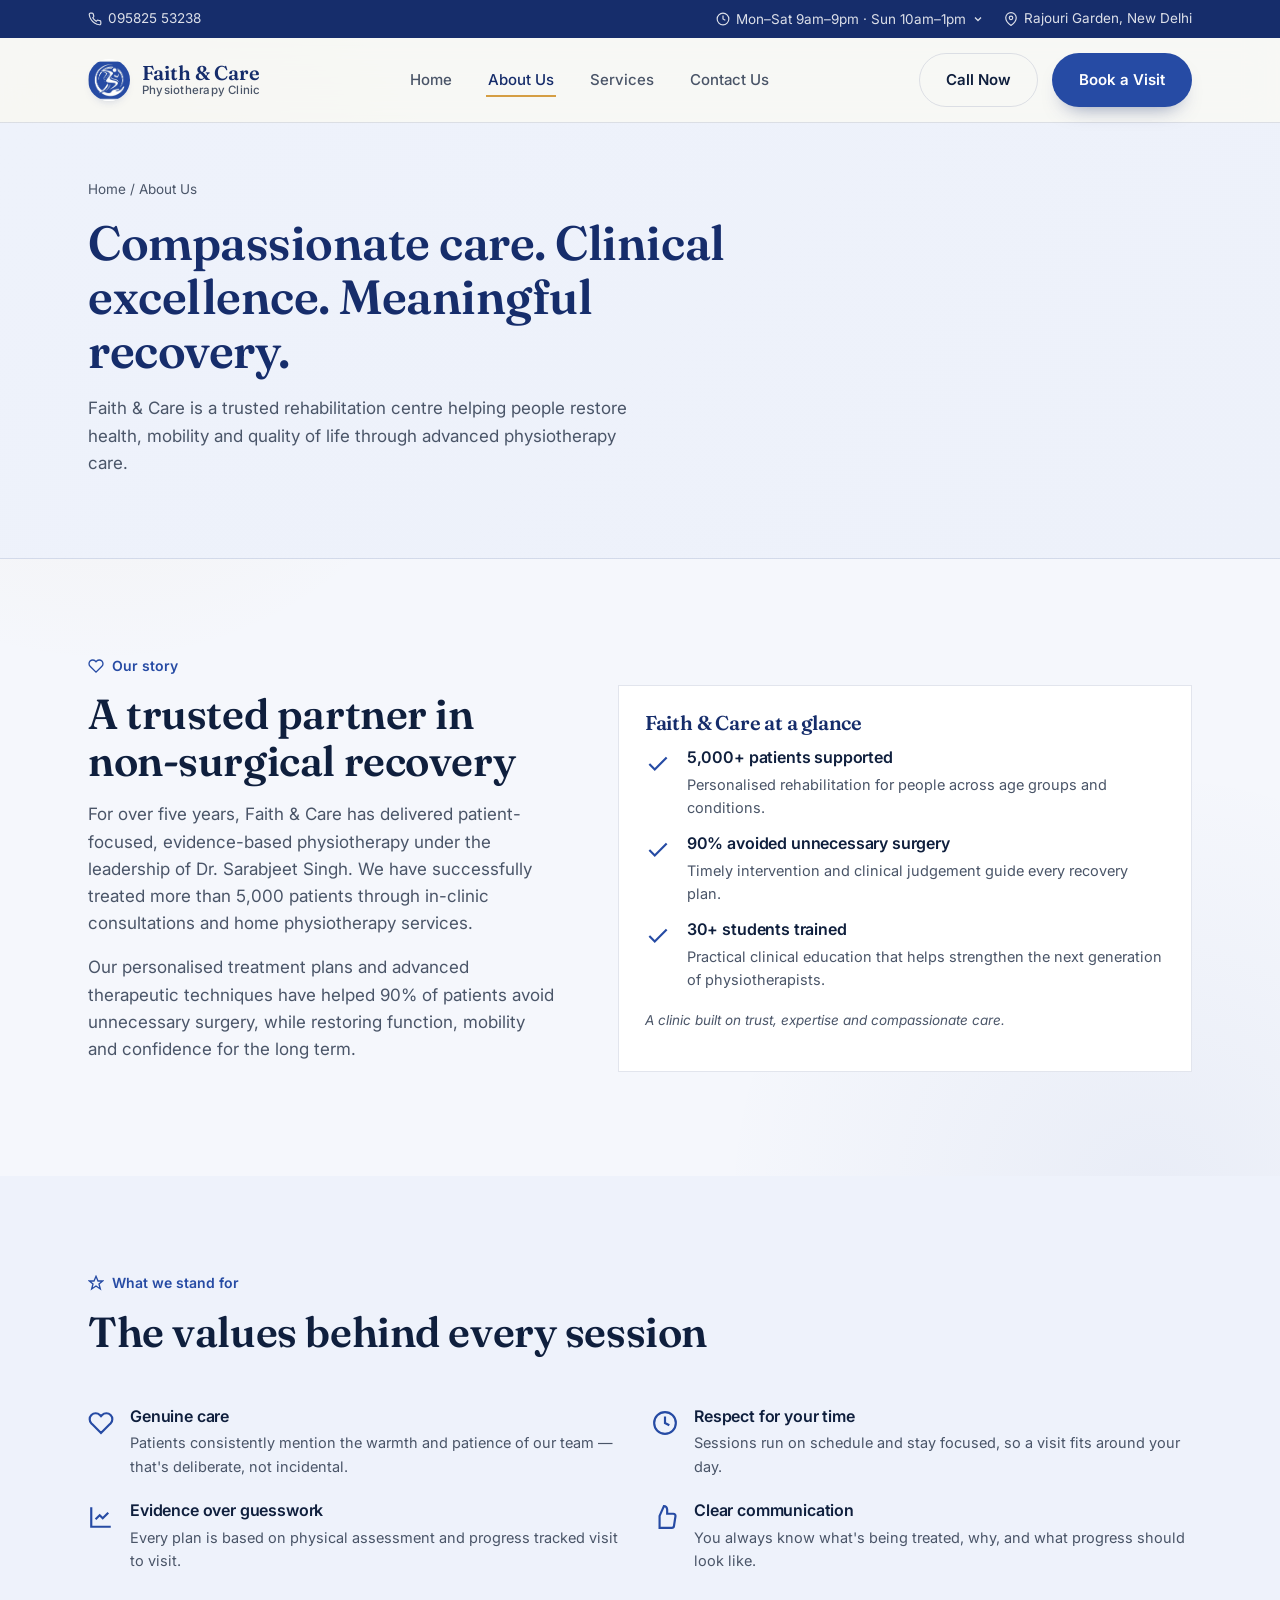
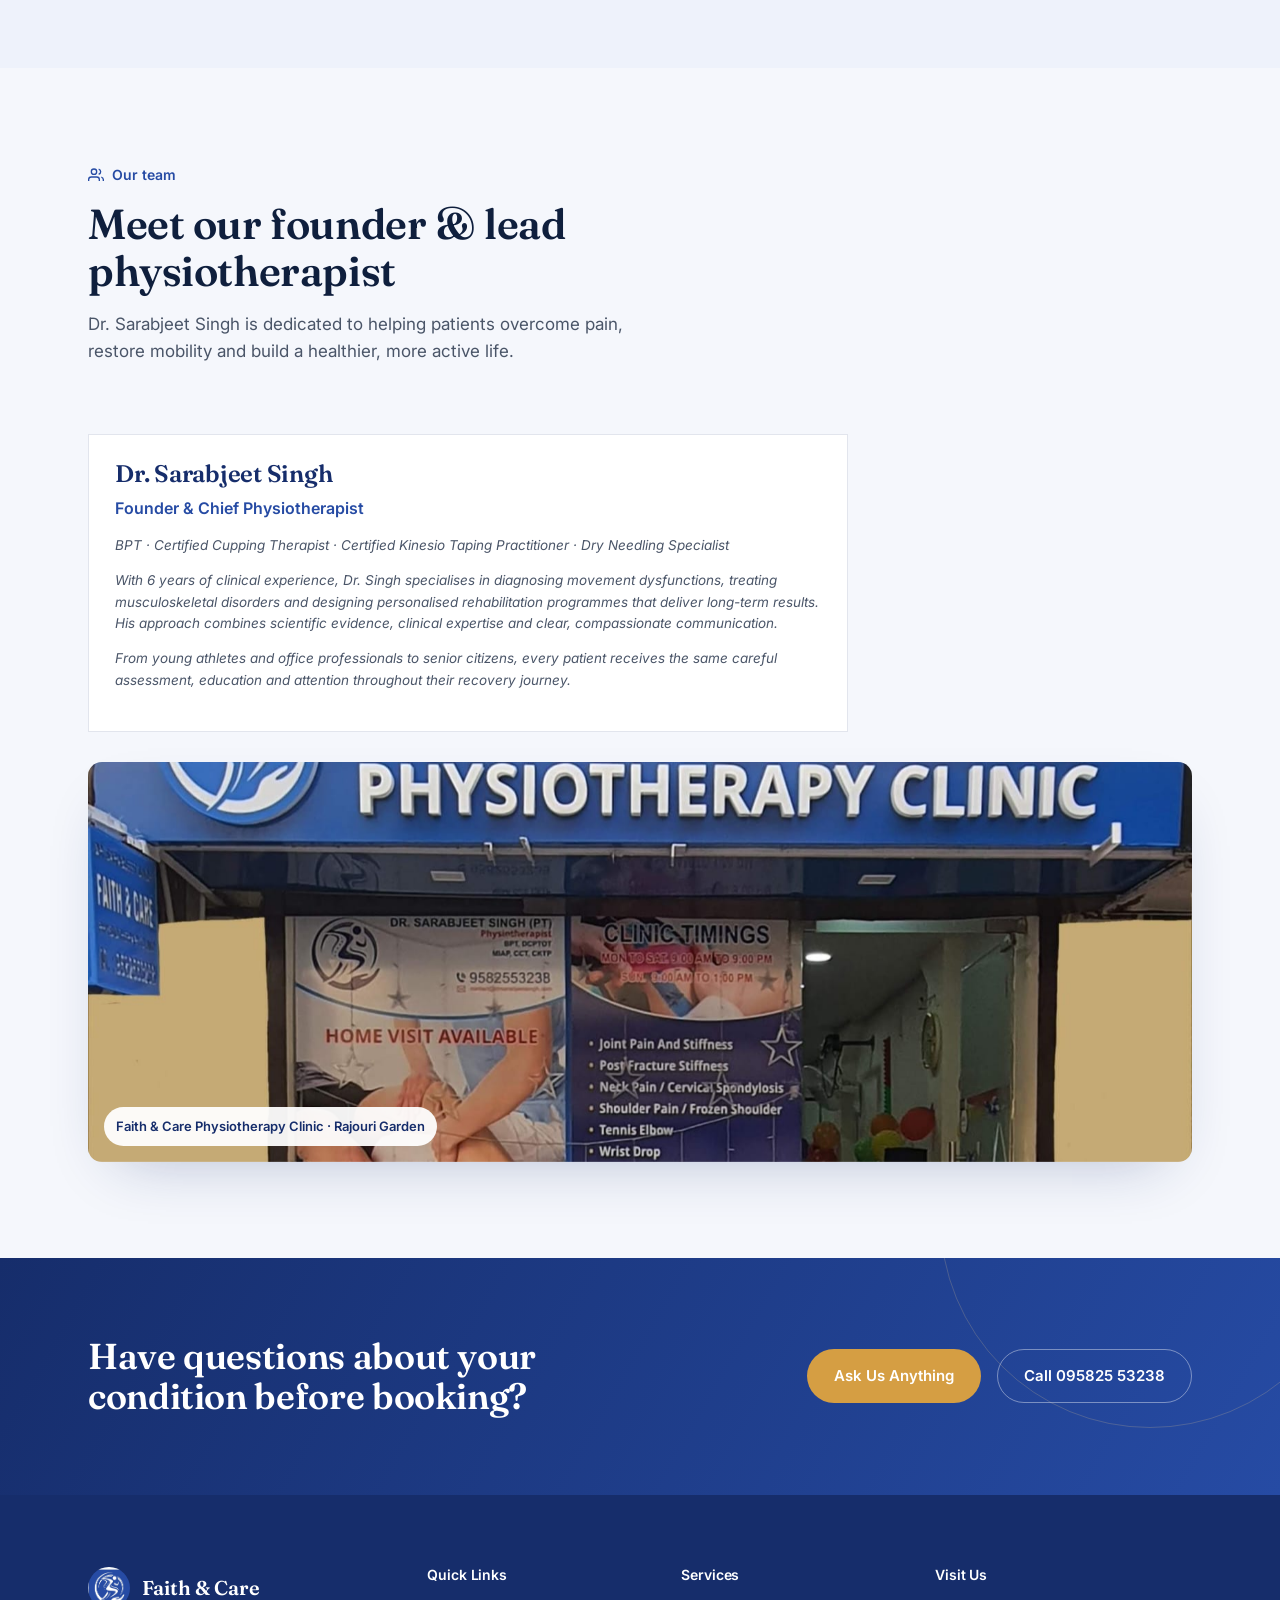
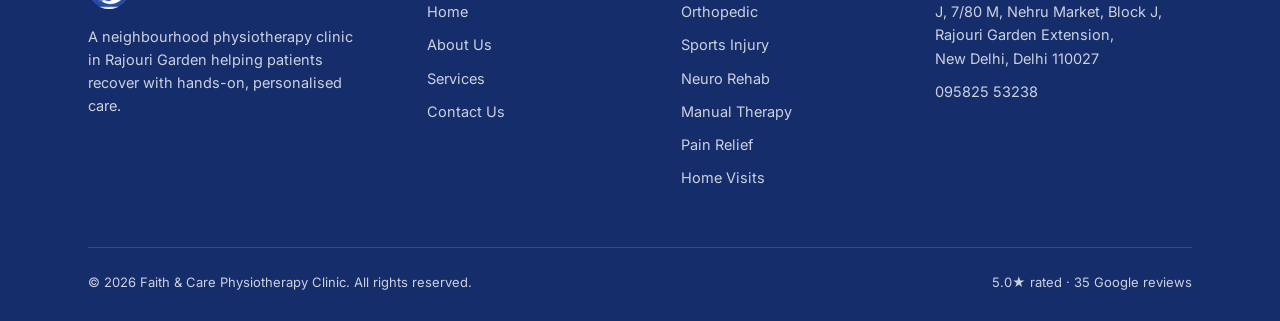
==== commit b3946918: "theme change" ====
--- a/about.html
+++ b/about.html
@@ -17,10 +17,24 @@
       095825 53238
     </a>
     <div class="topbar-right">
-      <span class="topbar-item">
-        <svg width="14" height="14" viewBox="0 0 24 24" fill="none" stroke="currentColor" stroke-width="2"><circle cx="12" cy="12" r="10"/><polyline points="12 6 12 12 16 14"/></svg>
-        Mon–Sat, 9:00 AM – 8:00 PM
-      </span>
+      <div class="hours-dropdown-wrap" id="hours-drop">
+        <button class="hours-trigger" aria-expanded="false" aria-haspopup="true">
+          <svg viewBox="0 0 24 24" fill="none" stroke="currentColor" stroke-width="2"><circle cx="12" cy="12" r="10"/><polyline points="12 6 12 12 16 14"/></svg>
+          Mon–Sat 9am–9pm &middot; Sun 10am–1pm
+          <svg class="chevron" viewBox="0 0 24 24" fill="none" stroke="currentColor" stroke-width="2.5"><polyline points="6 9 12 15 18 9"/></svg>
+        </button>
+        <div class="hours-panel" role="tooltip">
+          <table>
+            <tr><td>Monday</td><td>9:00 AM – 9:00 PM</td></tr>
+            <tr><td>Tuesday</td><td>9:00 AM – 9:00 PM</td></tr>
+            <tr><td>Wednesday</td><td>9:00 AM – 9:00 PM</td></tr>
+            <tr><td>Thursday</td><td>9:00 AM – 9:00 PM</td></tr>
+            <tr><td>Friday</td><td>9:00 AM – 9:00 PM</td></tr>
+            <tr><td>Saturday</td><td>9:00 AM – 9:00 PM</td></tr>
+            <tr><td>Sunday</td><td>10:00 AM – 1:00 PM</td></tr>
+          </table>
+        </div>
+      </div>
       <span class="topbar-item">
         <svg width="14" height="14" viewBox="0 0 24 24" fill="none" stroke="currentColor" stroke-width="2"><path d="M21 10c0 7-9 13-9 13s-9-6-9-13a9 9 0 0 1 18 0z"/><circle cx="12" cy="10" r="3"/></svg>
         Rajouri Garden, New Delhi
--- a/style.css
+++ b/style.css
@@ -1,21 +1,20 @@
 /* =========================================================
    Faith & Care Physiotherapy Clinic — Design System
-   Palette: pine (trust/healing), paper/mist (calm neutral),
+   Palette: blue (trust/medical), paper/mist (calm neutral),
    gold (warmth, restored movement)
    Type: Fraunces (display) + Inter (body/UI)
-   Motif: the range-of-motion arc — recurring visual device
    ========================================================= */
 
 @import url('https://fonts.googleapis.com/css2?family=Fraunces:opsz,wght@9..144,400;9..144,500;9..144,600;9..144,700&family=Inter:wght@400;500;600;700&display=swap');
 
 :root{
-  --ink: #17271f;
-  --ink-soft: #53625b;
-  --pine: #176b58;
-  --pine-dark: #0a382f;
-  --paper: #f8f8f3;
-  --mist: #e9f2ed;
-  --line: rgba(23,39,31,0.12);
+  --ink: #0f1f3d;
+  --ink-soft: #4a5568;
+  --pine: #264BA4;
+  --pine-dark: #162d6b;
+  --paper: #f5f7fc;
+  --mist: #eef2fb;
+  --line: rgba(22,45,107,0.12);
   --gold: #d59e43;
   --gold-light: #f3d18b;
   --white: #FFFFFF;
@@ -25,7 +24,7 @@
 
   --container: 1160px;
   --radius: 14px;
-  --shadow: 0 24px 60px -30px rgba(10,56,47,0.42);
+  --shadow: 0 24px 60px -30px rgba(22,45,107,0.38);
 }
 
 *, *::before, *::after{ box-sizing: border-box; }
@@ -43,7 +42,7 @@
   font-family: var(--sans);
   color: var(--ink);
   background: var(--paper);
-  background-image: radial-gradient(circle at 8% 8%, rgba(213,158,67,.10), transparent 24rem), radial-gradient(circle at 90% 34%, rgba(23,107,88,.07), transparent 27rem);
+  background-image: radial-gradient(circle at 8% 8%, rgba(213,158,67,.08), transparent 24rem), radial-gradient(circle at 90% 34%, rgba(38,75,164,.06), transparent 27rem);
   line-height: 1.6;
   -webkit-font-smoothing: antialiased;
   overflow-x: hidden;
@@ -121,8 +120,8 @@
   white-space: nowrap;
 }
 .btn:hover{ transform: translateY(-3px); }
-.btn-primary{ background: var(--pine); color: var(--white); box-shadow: 0 12px 20px -12px rgba(10,56,47,.8); }
-.btn-primary:hover{ background: var(--pine-dark); box-shadow: 0 18px 28px -14px rgba(10,56,47,.72); }
+.btn-primary{ background: var(--pine); color: var(--white); box-shadow: 0 12px 20px -12px rgba(22,45,107,.5); }
+.btn-primary:hover{ background: var(--pine-dark); box-shadow: 0 18px 28px -14px rgba(22,45,107,.6); }
 .btn-gold{ background: var(--gold); color: var(--white); }
 .btn-gold:hover{ background: #9c6f2e; }
 .btn-ghost{ background: transparent; color: var(--ink); border-color: var(--line); }
@@ -151,6 +150,50 @@
 .topbar-item{ display: inline-flex; align-items: center; gap: 6px; }
 .topbar-right{ display: flex; gap: 20px; flex-wrap: wrap; }
 
+/* Hours dropdown in topbar */
+.hours-dropdown-wrap{
+  position: relative;
+  display: inline-flex;
+  align-items: center;
+}
+.hours-trigger{
+  display: inline-flex;
+  align-items: center;
+  gap: 6px;
+  cursor: pointer;
+  background: none;
+  border: none;
+  color: rgba(255,255,255,0.85);
+  font-size: 13.5px;
+  font-family: var(--sans);
+  padding: 0;
+}
+.hours-trigger svg{ width: 14px; height: 14px; flex-shrink: 0; }
+.hours-trigger .chevron{ width: 12px; height: 12px; transition: transform .2s ease; }
+.hours-dropdown-wrap:hover .chevron,
+.hours-dropdown-wrap.is-open .chevron{ transform: rotate(180deg); }
+.hours-panel{
+  display: none;
+  position: absolute;
+  top: calc(100% + 10px);
+  right: 0;
+  background: var(--pine-dark);
+  border: 1px solid rgba(255,255,255,0.14);
+  border-radius: var(--radius);
+  padding: 14px 18px;
+  min-width: 220px;
+  z-index: 100;
+  box-shadow: 0 16px 40px -12px rgba(0,0,0,0.5);
+}
+.hours-dropdown-wrap:hover .hours-panel,
+.hours-dropdown-wrap.is-open .hours-panel{ display: block; }
+.hours-panel table{ width: 100%; border-collapse: collapse; }
+.hours-panel td{ padding: 6px 0; font-size: 13px; color: rgba(255,255,255,0.82); border-bottom: 1px solid rgba(255,255,255,0.08); }
+.hours-panel tr:last-child td{ border-bottom: none; }
+.hours-panel td:last-child{ text-align: right; color: var(--gold-light); }
+.hours-panel .today-row td{ color: var(--white); font-weight: 600; }
+.hours-panel .today-row td:last-child{ color: var(--gold); }
+
 .site-header{
   position: sticky;
   top: 0;
@@ -178,7 +221,7 @@
   border-radius: 50%;
   object-fit: cover;
   object-position: center;
-  box-shadow: 0 5px 12px -8px rgba(10,56,47,.5);
+  box-shadow: 0 5px 12px -8px rgba(22,45,107,.4);
 }
 .brand-text{
   font-family: var(--serif);
@@ -249,7 +292,7 @@
   gap: 56px;
   align-items: center;
 }
-.hero::before{content:""; position:absolute; width:620px; height:620px; right:-210px; top:-230px; border:1px solid rgba(213,158,67,.25); border-radius:50%; box-shadow:0 0 0 52px rgba(213,158,67,.045),0 0 0 105px rgba(23,107,88,.03); pointer-events:none;}
+.hero::before{content:""; position:absolute; width:620px; height:620px; right:-210px; top:-230px; border:1px solid rgba(213,158,67,.2); border-radius:50%; box-shadow:0 0 0 52px rgba(38,75,164,.04),0 0 0 105px rgba(38,75,164,.02); pointer-events:none;}
 .hero-trust{
   display: inline-flex;
   align-items: center;
@@ -258,7 +301,7 @@
   border: 1px solid var(--line);
   padding: 8px 14px 8px 10px;
   border-radius: 999px;
-  box-shadow: 0 10px 30px -22px rgba(10,56,47,.5);
+  box-shadow: 0 10px 30px -22px rgba(22,45,107,.4);
   font-size: 13.5px;
   font-weight: 600;
   color: var(--ink-soft);
@@ -313,7 +356,7 @@
   content: "";
   position: absolute;
   inset: 0;
-  background: linear-gradient(180deg, transparent 46%, rgba(10,56,47,.30));
+  background: linear-gradient(180deg, transparent 46%, rgba(22,45,107,.28));
   pointer-events: none;
   z-index: 1;
 }
@@ -447,6 +490,13 @@
   .conditions-tags{ gap: 10px; }
   .condition-tag{ font-size: 13px; padding: 9px 16px; }
   .conditions-cta{ padding: 28px 22px; }
+  /* On mobile, hours dropdown only opens on click (JS), not hover */
+  .hours-dropdown-wrap:hover .hours-panel{ display: none; }
+  .hours-dropdown-wrap.is-open .hours-panel{ display: block; }
+  .hours-panel{ right: auto; left: 0; min-width: 200px; }
+  /* Hide location text on very small screens to save space */
+  .topbar-right .topbar-item{ display: none; }
+  .topbar .container{ flex-wrap: nowrap; }
 }
 
 /* ---------- Cards / grids ---------- */
@@ -463,10 +513,10 @@
   border: 1px solid var(--line);
   padding: 34px 30px;
   border-radius: var(--radius);
-  box-shadow: 0 12px 22px -22px rgba(10,56,47,.34);
+  box-shadow: 0 12px 22px -22px rgba(22,45,107,.2);
   transition: border-color .2s ease, transform .28s cubic-bezier(.2,.8,.2,1), box-shadow .28s ease;
 }
-.service-card:hover{ border-color: rgba(23,107,88,.45); transform: translateY(-8px); box-shadow: 0 24px 40px -28px rgba(10,56,47,.45); }
+.service-card:hover{ border-color: rgba(38,75,164,.4); transform: translateY(-8px); box-shadow: 0 24px 40px -28px rgba(22,45,107,.35); }
 .service-icon{
   width: 46px; height: 46px;
   color: var(--pine);
@@ -532,7 +582,7 @@
   border: 1px solid var(--line);
   padding: 30px;
   border-radius: var(--radius);
-  box-shadow: 0 12px 22px -22px rgba(10,56,47,.34);
+  box-shadow: 0 12px 22px -22px rgba(22,45,107,.2);
   height: 100%;
 }
 .testi-stars{ color: var(--gold); letter-spacing: 2px; margin-bottom: 16px; font-size: 15px; }
@@ -558,7 +608,7 @@
   position:relative;
   overflow:hidden;
 }
-.cta-band::after{content:""; position:absolute; width:420px; height:420px; border:1px solid rgba(243,209,139,.24); border-radius:50%; right:-80px; top:-250px;}
+.cta-band::after{content:""; position:absolute; width:420px; height:420px; border:1px solid rgba(243,209,139,.2); border-radius:50%; right:-80px; top:-250px;}
 .cta-band .container{position:relative; z-index:1;}
 .cta-band .container{
   display: flex;
@@ -609,7 +659,7 @@
 /* ---------- Page hero (inner pages) ---------- */
 .page-hero{
   padding: 56px 0 64px;
-  background: linear-gradient(135deg, var(--mist), #f6f5ed);
+  background: linear-gradient(135deg, var(--mist), #edf1fa);
   border-bottom: 1px solid var(--line);
 }
 .page-hero .crumb{ font-size: 13.5px; color: var(--ink-soft); margin-bottom: 16px; }
@@ -636,7 +686,7 @@
 }
 .credential-card .note{ font-size: 13.5px; color: var(--ink-soft); font-style: italic; }
 
-.clinic-photo{ position:relative; overflow:hidden; margin-top:30px; border-radius:var(--radius); box-shadow:var(--shadow); width: 100%; aspect-ratio: 16 / 10; min-height: 200px; max-height: 400px; background: var(--mist); }
+.clinic-photo{ position:relative; overflow:hidden; margin-top:30px; border-radius:var(--radius); box-shadow:0 24px 60px -30px rgba(22,45,107,.32); width: 100%; aspect-ratio: 16 / 10; min-height: 200px; max-height: 400px; background: var(--mist); }
 .clinic-photo img{
   position: absolute;
   inset: 0;
@@ -657,7 +707,7 @@
   aspect-ratio: 1 / 1;
   border-radius: 18px 80px 18px 18px;
   overflow: hidden;
-  box-shadow: var(--shadow);
+  box-shadow: 0 24px 60px -30px rgba(22,45,107,.32);
   background: var(--mist);
 }
 .session-feature img{
@@ -797,7 +847,7 @@
 
 /* ---------- Conditions section ---------- */
 .section--conditions{
-  background: linear-gradient(160deg, #061f1a 0%, var(--pine-dark) 42%, #0d3d34 100%);
+  background: linear-gradient(160deg, #0a1a3d 0%, var(--pine-dark) 42%, #1a2f6e 100%);
   color: rgba(255,255,255,0.88);
   position: relative;
   overflow: hidden;
@@ -898,13 +948,13 @@
   font-size: 15.5px;
 }
 .btn-teal{
-  background: linear-gradient(135deg, #1a8a72, var(--pine));
+  background: linear-gradient(135deg, #3a63c4, var(--pine));
   color: var(--white);
-  box-shadow: 0 12px 28px -12px rgba(0,0,0,0.45);
+  box-shadow: 0 12px 28px -12px rgba(0,0,0,0.35);
 }
 .btn-teal:hover{
-  background: linear-gradient(135deg, #157a65, var(--pine-dark));
-  box-shadow: 0 16px 32px -12px rgba(0,0,0,0.5);
+  background: linear-gradient(135deg, #2a50a8, var(--pine-dark));
+  box-shadow: 0 16px 32px -12px rgba(0,0,0,0.45);
 }
 
 /* ---------- Real Results section ---------- */
@@ -950,10 +1000,10 @@
   border: 1px solid var(--line);
   border-radius: var(--radius);
   padding: 32px 28px;
-  box-shadow: 0 8px 24px -16px rgba(10,56,47,.2);
+  box-shadow: 0 8px 24px -16px rgba(22,45,107,.15);
   transition: transform .28s cubic-bezier(.2,.8,.2,1), box-shadow .28s ease;
 }
-.result-card:hover{ transform: translateY(-6px); box-shadow: 0 20px 40px -20px rgba(10,56,47,.3); }
+.result-card:hover{ transform: translateY(-6px); box-shadow: 0 20px 40px -20px rgba(22,45,107,.28); }
 .result-card-stars{ color: var(--gold); font-size: 16px; letter-spacing: 2px; margin-bottom: 16px; }
 .result-card-quote{
   font-size: 16px;
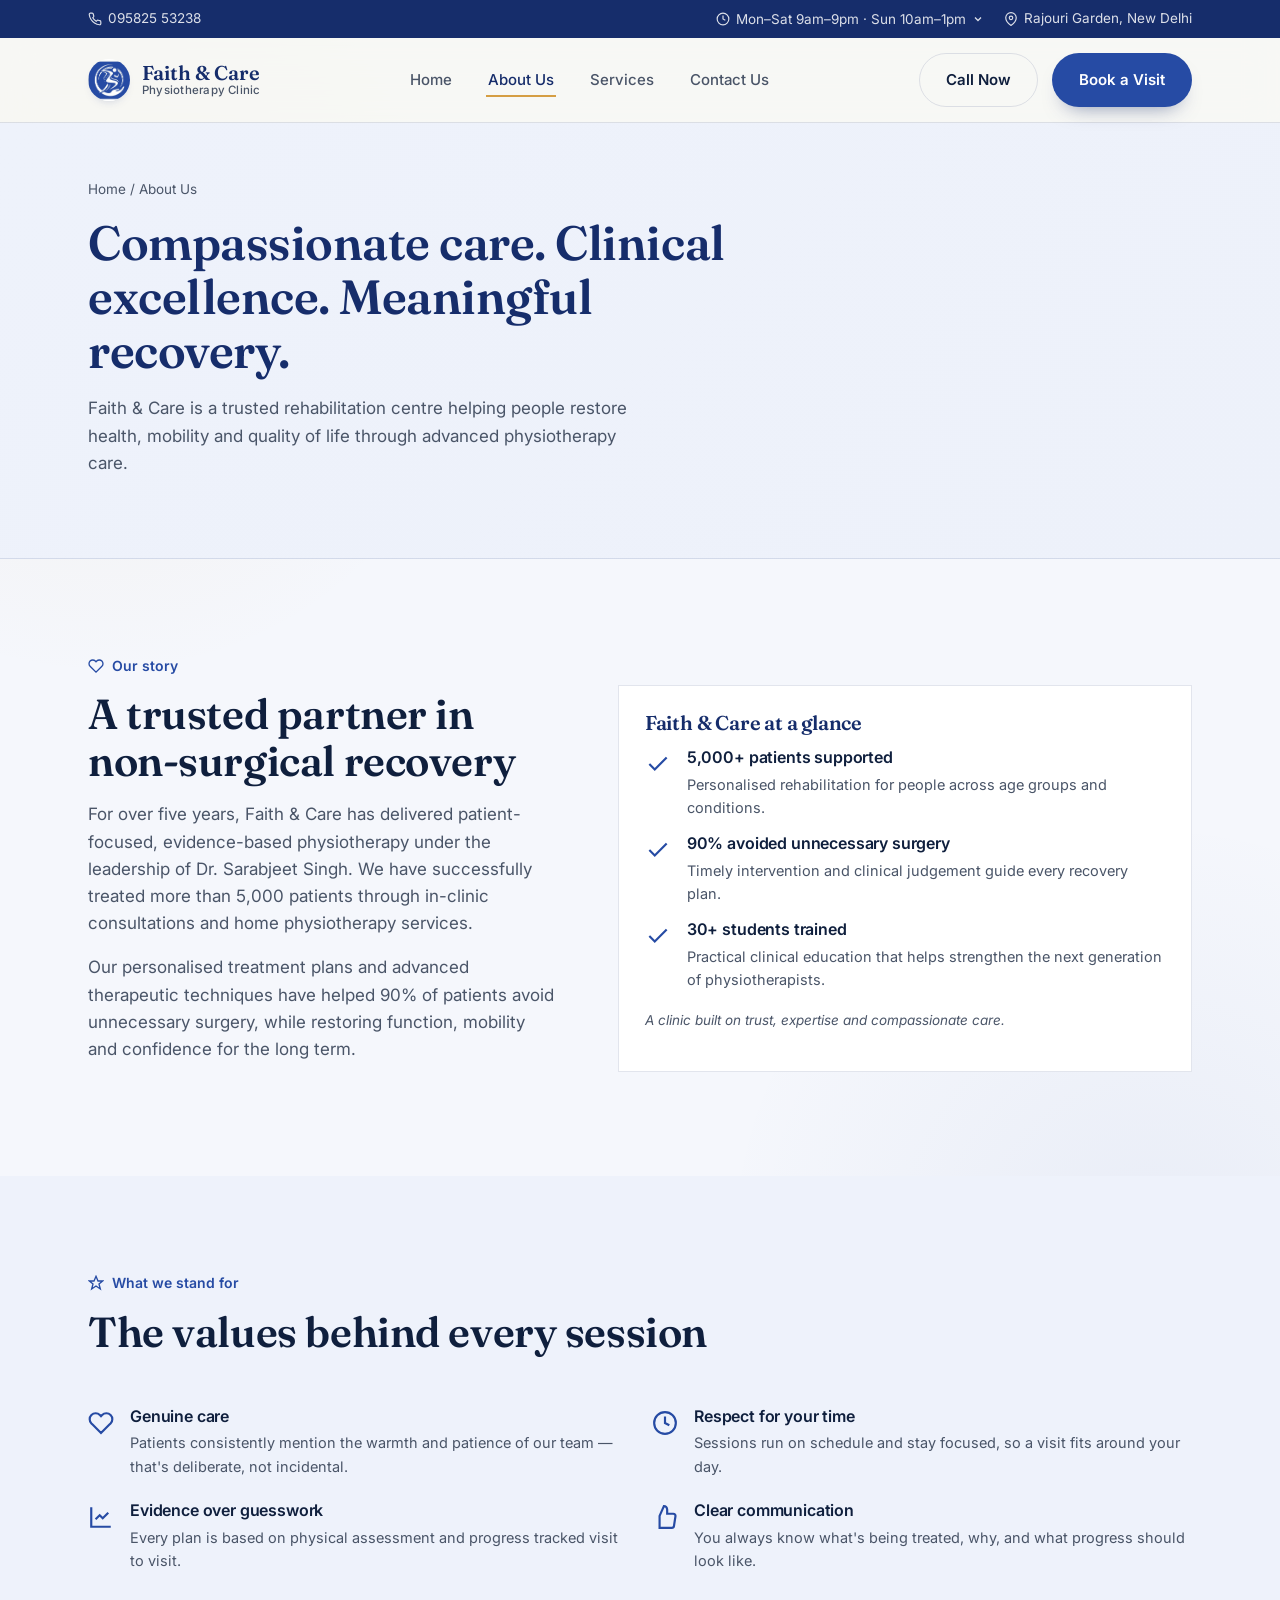
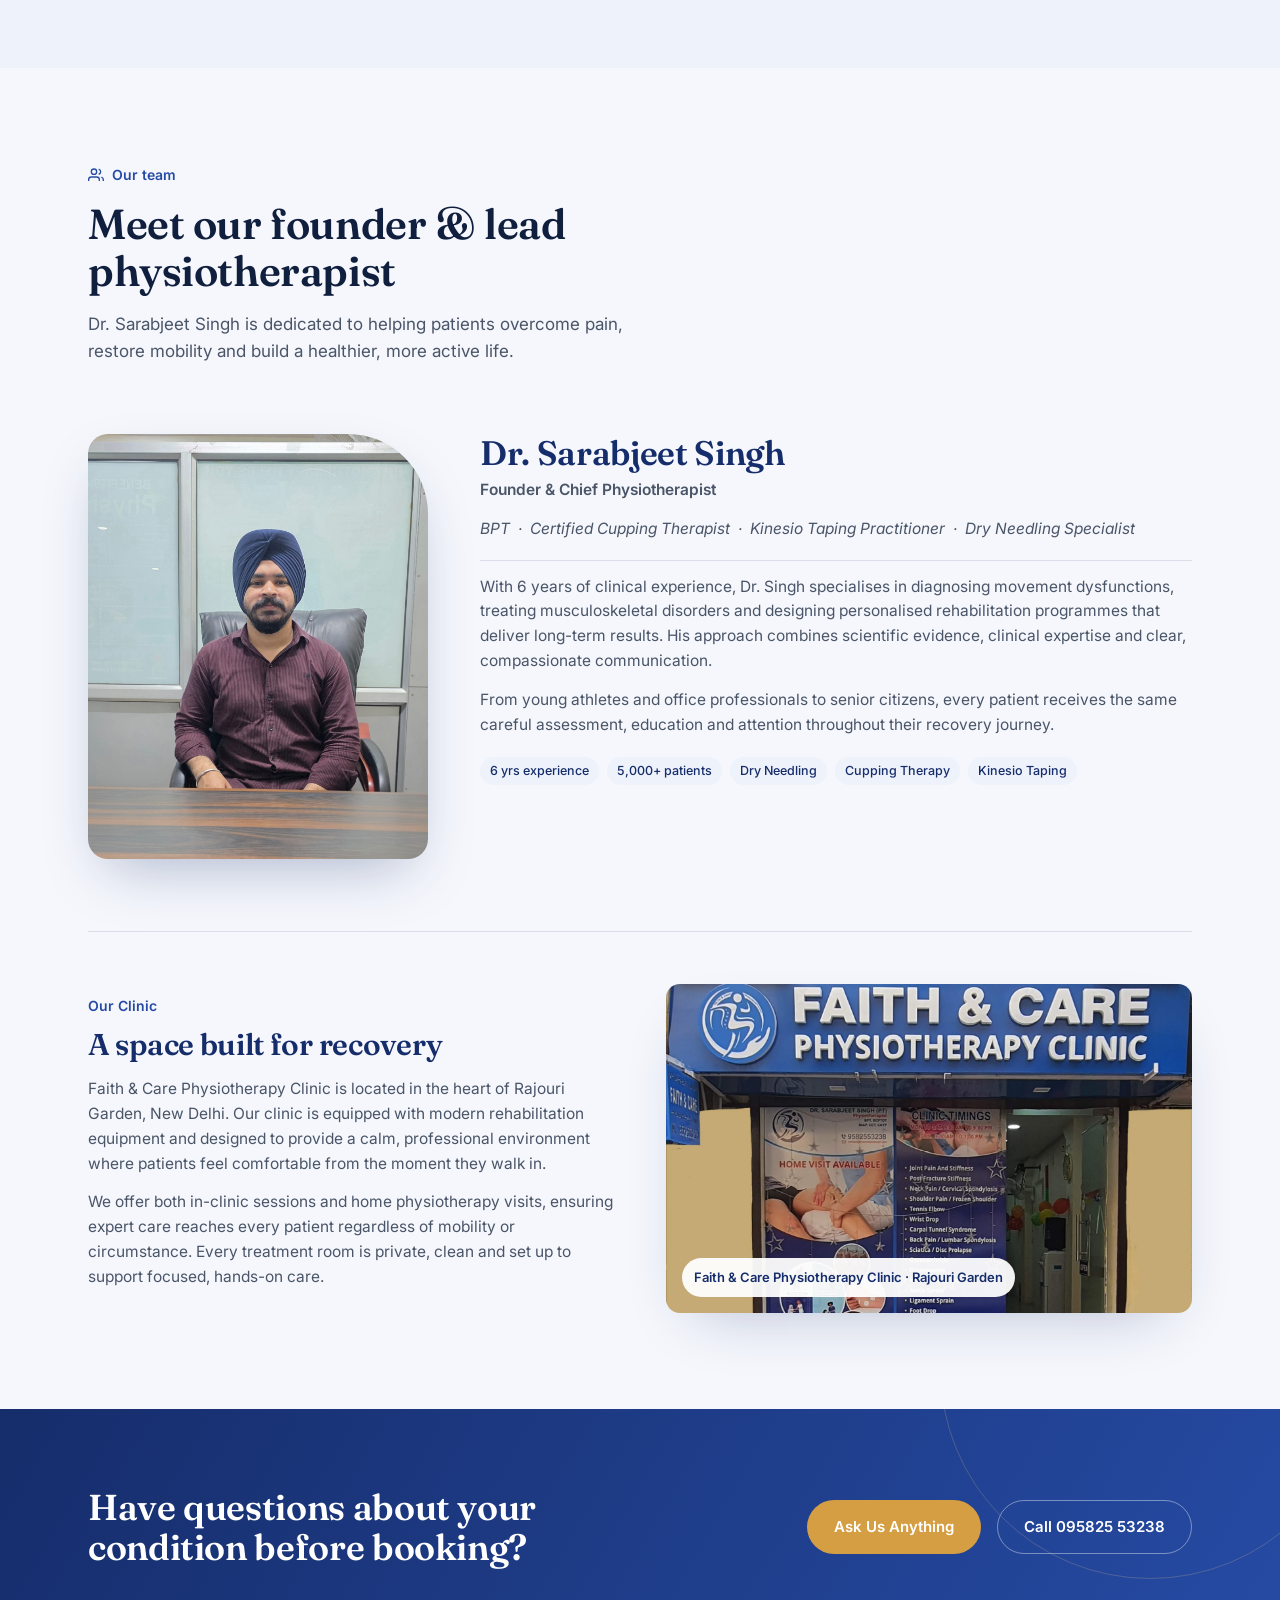
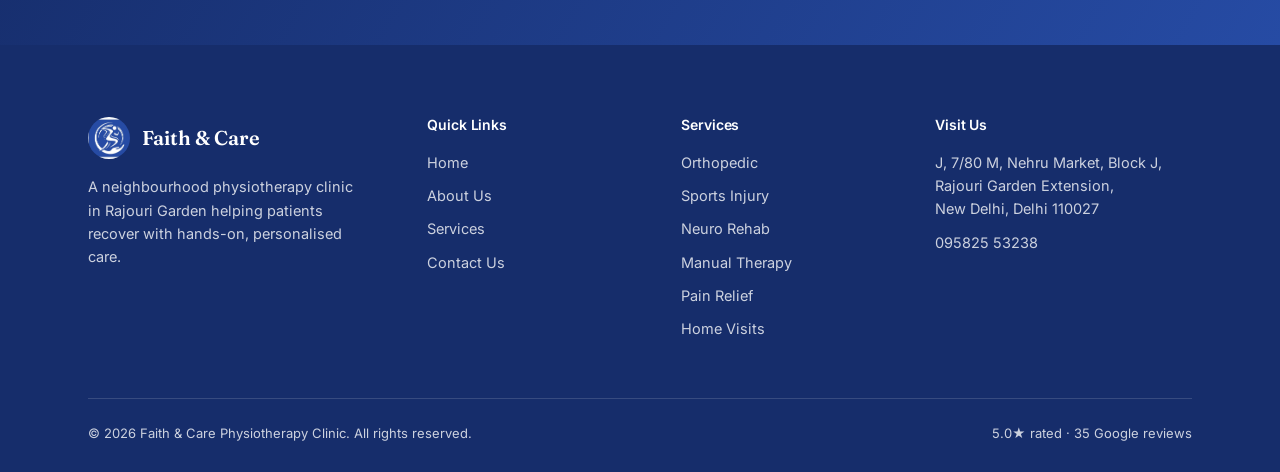
==== commit 6f4632aa: "images an reviews" ====
--- a/about.html
+++ b/about.html
@@ -153,16 +153,36 @@
         <p class="section-lede">Dr. Sarabjeet Singh is dedicated to helping patients overcome pain, restore mobility and build a healthier, more active life.</p>
       </div>
     </div>
-    <div class="credential-card" style="max-width:760px;">
-      <h3 style="font-size:24px;color:var(--pine-dark);margin-bottom:8px;">Dr. Sarabjeet Singh</h3>
-      <p style="font-weight:600;color:var(--pine);margin:0 0 10px;">Founder &amp; Chief Physiotherapist</p>
-      <p class="note">BPT · Certified Cupping Therapist · Certified Kinesio Taping Practitioner · Dry Needling Specialist</p>
-      <p class="note">With 6 years of clinical experience, Dr. Singh specialises in diagnosing movement dysfunctions, treating musculoskeletal disorders and designing personalised rehabilitation programmes that deliver long-term results. His approach combines scientific evidence, clinical expertise and clear, compassionate communication.</p>
-      <p class="note">From young athletes and office professionals to senior citizens, every patient receives the same careful assessment, education and attention throughout their recovery journey.</p>
-    </div>
-    <div class="clinic-photo clinic-photo--exterior">
-      <img src="assets/clinic-exterior.jpeg" alt="Faith &amp; Care Physiotherapy Clinic exterior in Rajouri Garden" loading="lazy" decoding="async" width="960" height="600">
-      <span>Faith &amp; Care Physiotherapy Clinic · Rajouri Garden</span>
+    <div class="doctor-profile">
+      <div class="doctor-photo-wrap">
+        <img src="assets/doctor.jpeg" alt="Dr. Sarabjeet Singh, Founder &amp; Chief Physiotherapist at Faith &amp; Care" loading="lazy" decoding="async" width="600" height="750">
+      </div>
+      <div class="doctor-info">
+        <h3>Dr. Sarabjeet Singh</h3>
+        <p class="doctor-title">Founder &amp; Chief Physiotherapist</p>
+        <p class="doctor-creds">BPT &nbsp;·&nbsp; Certified Cupping Therapist &nbsp;·&nbsp; Kinesio Taping Practitioner &nbsp;·&nbsp; Dry Needling Specialist</p>
+        <p>With 6 years of clinical experience, Dr. Singh specialises in diagnosing movement dysfunctions, treating musculoskeletal disorders and designing personalised rehabilitation programmes that deliver long-term results. His approach combines scientific evidence, clinical expertise and clear, compassionate communication.</p>
+        <p>From young athletes and office professionals to senior citizens, every patient receives the same careful assessment, education and attention throughout their recovery journey.</p>
+        <div class="doctor-badges">
+          <span class="tag">6 yrs experience</span>
+          <span class="tag">5,000+ patients</span>
+          <span class="tag">Dry Needling</span>
+          <span class="tag">Cupping Therapy</span>
+          <span class="tag">Kinesio Taping</span>
+        </div>
+      </div>
+    </div>
+    <div class="clinic-brief">
+      <div class="clinic-brief-text">
+        <div class="kicker">Our Clinic</div>
+        <h3>A space built for recovery</h3>
+        <p>Faith &amp; Care Physiotherapy Clinic is located in the heart of Rajouri Garden, New Delhi. Our clinic is equipped with modern rehabilitation equipment and designed to provide a calm, professional environment where patients feel comfortable from the moment they walk in.</p>
+        <p>We offer both in-clinic sessions and home physiotherapy visits, ensuring expert care reaches every patient regardless of mobility or circumstance. Every treatment room is private, clean and set up to support focused, hands-on care.</p>
+      </div>
+      <div class="clinic-photo clinic-photo--exterior" style="margin-top:0;">
+        <img src="assets/clinic-exterior.jpeg" alt="Faith &amp; Care Physiotherapy Clinic exterior in Rajouri Garden" loading="lazy" decoding="async" width="960" height="600">
+        <span>Faith &amp; Care Physiotherapy Clinic · Rajouri Garden</span>
+      </div>
     </div>
   </div>
 </section>
--- a/style.css
+++ b/style.css
@@ -745,7 +745,115 @@
 .treatment-spotlight .kicker{ margin-bottom:7px; }
 @media (max-width:600px){ .treatment-spotlight{ grid-template-columns:1fr; gap:18px; padding:18px; } }
 
-/* ---------- Services detail page ---------- */
+/* ---------- Doctor profile (about page) ---------- */
+.doctor-profile{
+  display: grid;
+  grid-template-columns: 340px 1fr;
+  gap: 52px;
+  align-items: start;
+  margin-bottom: 72px;
+}
+.doctor-photo-wrap{
+  position: relative;
+  width: 100%;
+  aspect-ratio: 4 / 5;
+  border-radius: 20px 80px 20px 20px;
+  overflow: hidden;
+  box-shadow: 0 24px 60px -20px rgba(22,45,107,.35);
+  background: var(--mist);
+  flex-shrink: 0;
+}
+.doctor-photo-wrap img{
+  position: absolute;
+  inset: 0;
+  width: 100%;
+  height: 100%;
+  object-fit: cover;
+  object-position: center top;
+}
+.doctor-info h3{
+  font-size: clamp(26px, 3vw, 34px);
+  color: var(--pine-dark);
+  margin-bottom: 6px;
+}
+.doctor-title{
+  font-weight: 600;
+  color: var(--pine);
+  font-size: 16px;
+  margin: 0 0 10px;
+}
+.doctor-creds{
+  font-size: 13.5px;
+  color: var(--ink-soft);
+  font-style: italic;
+  margin: 0 0 18px;
+  padding-bottom: 18px;
+  border-bottom: 1px solid var(--line);
+}
+.doctor-info p{
+  color: var(--ink-soft);
+  font-size: 15.5px;
+  margin: 0 0 14px;
+}
+.doctor-badges{
+  display: flex;
+  flex-wrap: wrap;
+  gap: 8px;
+  margin-top: 20px;
+}
+@media (max-width: 900px){
+  .doctor-profile{
+    grid-template-columns: 1fr;
+    gap: 32px;
+  }
+  .doctor-photo-wrap{
+    aspect-ratio: 3 / 2;
+    max-height: 320px;
+    border-radius: 16px 56px 16px 16px;
+  }
+  .doctor-photo-wrap img{ object-position: center 20%; }
+}
+
+/* Clinic brief (about page) */
+.clinic-brief{
+  display: grid;
+  grid-template-columns: 1fr 1fr;
+  gap: 52px;
+  align-items: center;
+  padding-top: 52px;
+  border-top: 1px solid var(--line);
+}
+.clinic-brief-text .kicker{ margin-bottom: 10px; }
+.clinic-brief-text h3{ font-size: clamp(22px, 2.8vw, 30px); color: var(--pine-dark); margin-bottom: 16px; }
+.clinic-brief-text p{ color: var(--ink-soft); font-size: 15.5px; margin: 0 0 14px; }
+@media (max-width: 900px){
+  .clinic-brief{ grid-template-columns: 1fr; gap: 28px; }
+}
+
+/* ---------- Service photos ---------- */
+.service-photo-wrap{
+  margin-top: 20px;
+  width: 100%;
+  max-width: 360px;
+  aspect-ratio: 3 / 4;
+  border-radius: var(--radius);
+  overflow: hidden;
+  position: relative;
+  background: var(--mist);
+  box-shadow: 0 12px 32px -16px rgba(22,45,107,.22);
+}
+.service-photo-wrap img{
+  position: absolute;
+  inset: 0;
+  width: 100%;
+  height: 100%;
+  object-fit: contain;
+  object-position: center;
+  background: var(--mist);
+}
+@media (max-width: 600px){
+  .service-photo-wrap{ max-width: 100%; aspect-ratio: 3 / 4; }
+}
 .service-detail{
   display: grid;
   grid-template-columns: 60px 1fr;
@@ -833,7 +941,9 @@
 .field-row{ display: grid; grid-template-columns: 1fr 1fr; gap: 18px; }
 @media (max-width: 560px){ .field-row{ grid-template-columns: 1fr; } }
 
-.form-note{ font-size: 13px; color: var(--ink-soft); margin-top: 14px; }
+@media (max-width: 600px){
+  .contact-photo-map{ grid-template-columns: 1fr !important; }
+}
 .form-success{
   display: none;
   background: var(--mist);
@@ -957,7 +1067,44 @@
   box-shadow: 0 16px 32px -12px rgba(0,0,0,0.45);
 }
 
-/* ---------- Real Results section ---------- */
+/* ---------- Reviews slider ---------- */
+.reviews-slider{ position: relative; overflow: hidden; }
+.reviews-track{
+  display: flex;
+  transition: transform .6s cubic-bezier(.4,0,.2,1);
+  will-change: transform;
+}
+.reviews-slide{
+  display: grid;
+  grid-template-columns: repeat(3, 1fr);
+  gap: 24px;
+  min-width: 100%;
+}
+@media (max-width: 900px){
+  .reviews-slide{ grid-template-columns: 1fr; }
+}
+@media (max-width: 600px){
+  .reviews-slide{ grid-template-columns: 1fr; }
+}
+.reviews-dots{
+  display: flex;
+  justify-content: center;
+  gap: 10px;
+  margin-top: 28px;
+}
+.reviews-dot{
+  width: 10px; height: 10px;
+  border-radius: 50%;
+  border: none;
+  background: var(--line);
+  cursor: pointer;
+  padding: 0;
+  transition: background .2s ease, transform .2s ease;
+}
+.reviews-dot.is-active{
+  background: var(--pine);
+  transform: scale(1.3);
+}
 .section--results{
   background: var(--paper);
 }
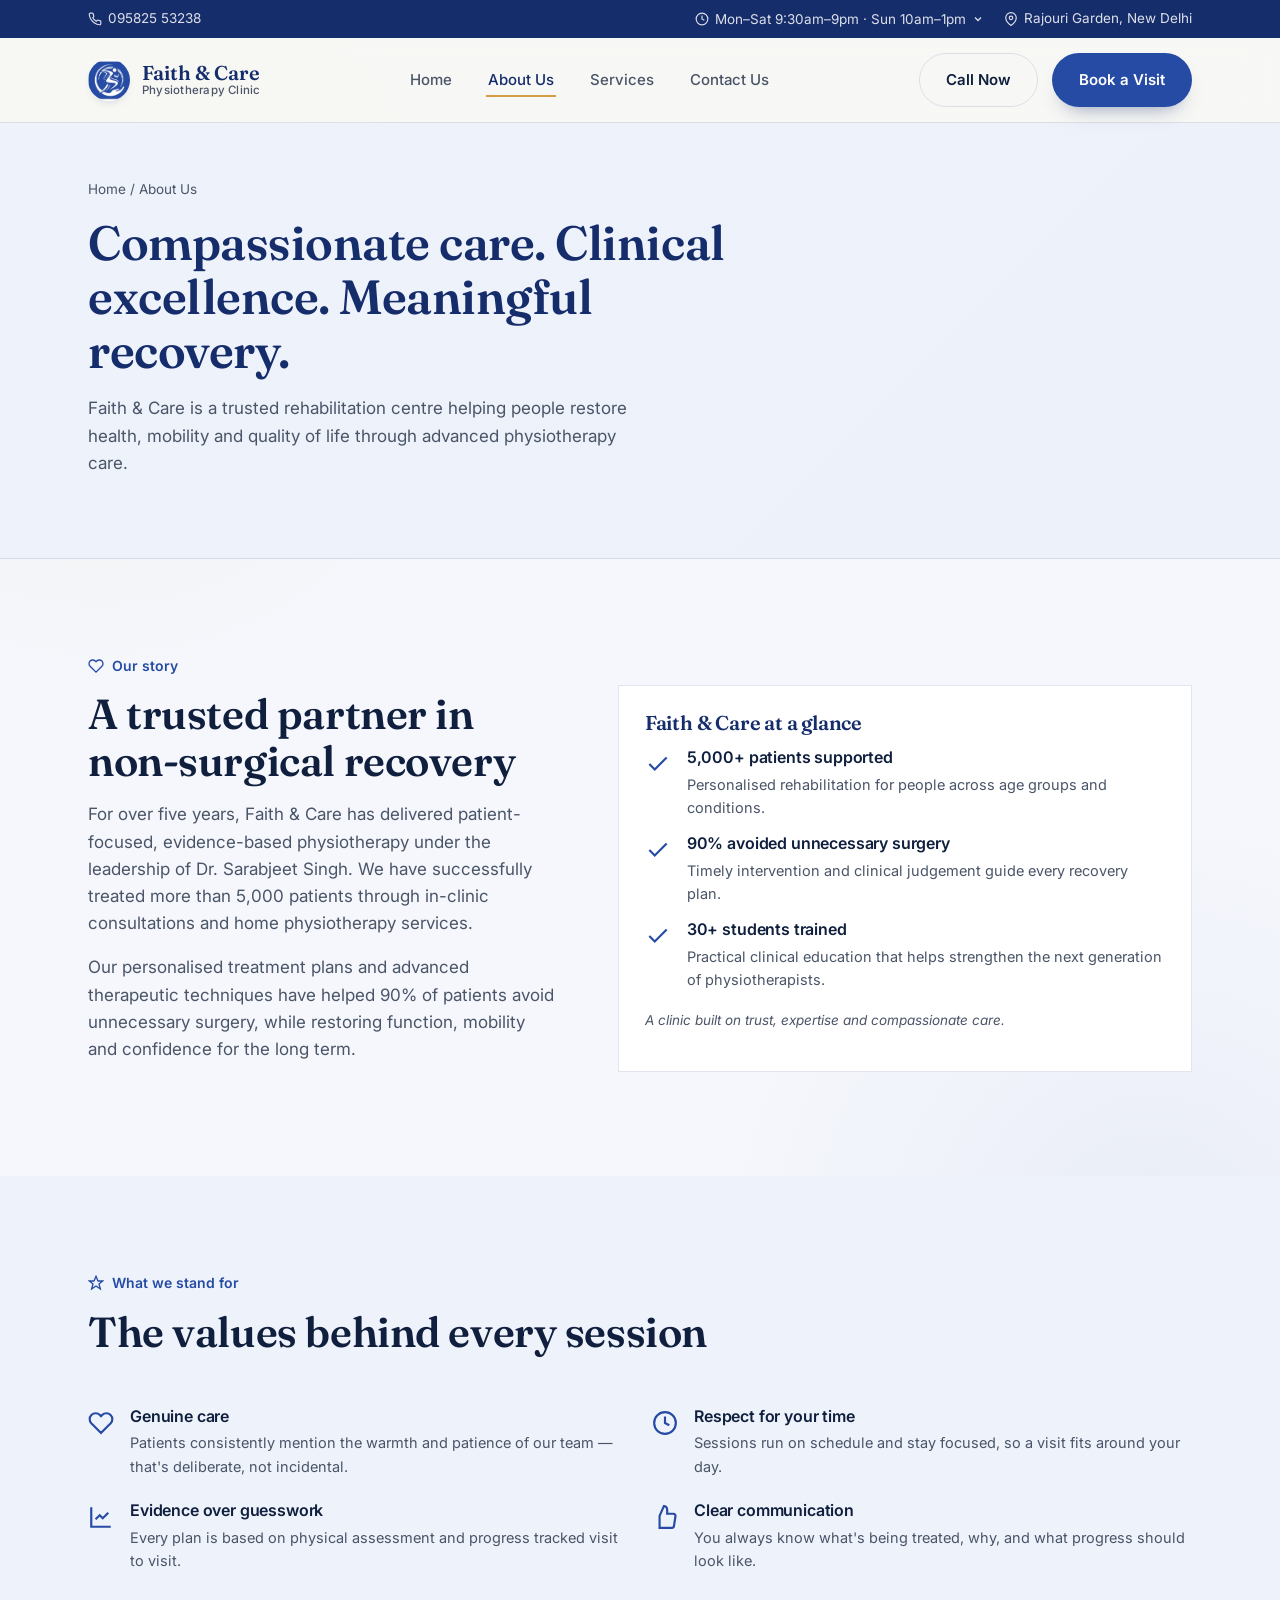
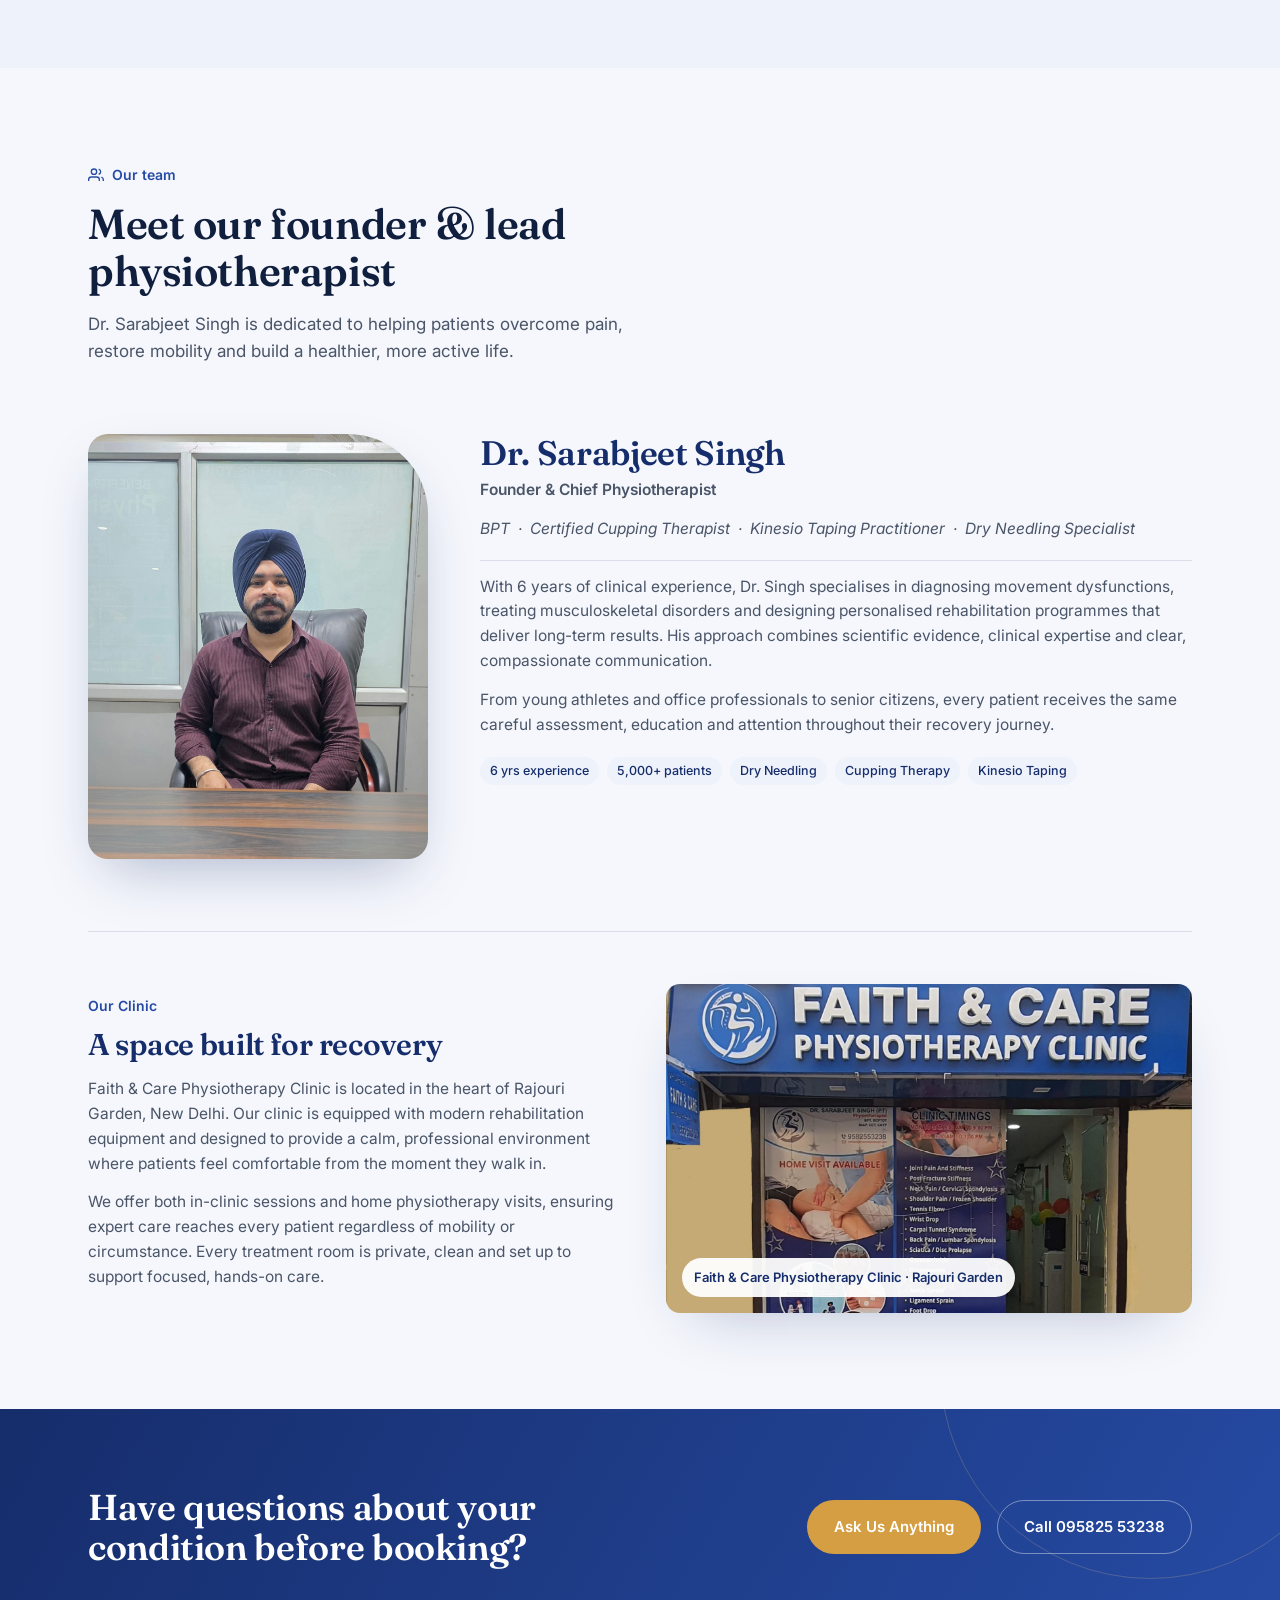
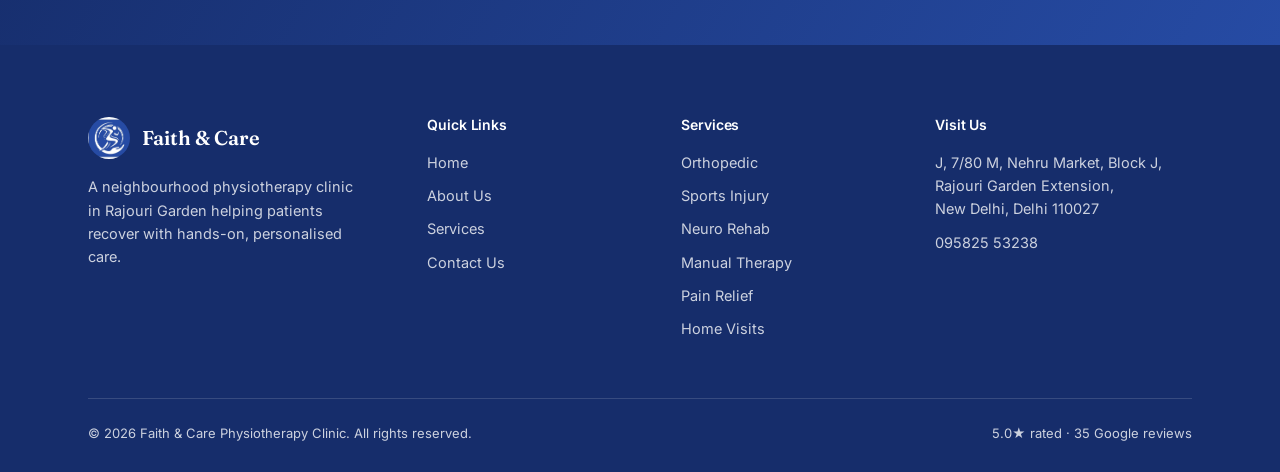
==== commit 32dfcca3: "timings fix" ====
--- a/about.html
+++ b/about.html
@@ -20,17 +20,17 @@
       <div class="hours-dropdown-wrap" id="hours-drop">
         <button class="hours-trigger" aria-expanded="false" aria-haspopup="true">
           <svg viewBox="0 0 24 24" fill="none" stroke="currentColor" stroke-width="2"><circle cx="12" cy="12" r="10"/><polyline points="12 6 12 12 16 14"/></svg>
-          Mon–Sat 9am–9pm &middot; Sun 10am–1pm
+          Mon–Sat 9:30am–9pm &middot; Sun 10am–1pm
           <svg class="chevron" viewBox="0 0 24 24" fill="none" stroke="currentColor" stroke-width="2.5"><polyline points="6 9 12 15 18 9"/></svg>
         </button>
         <div class="hours-panel" role="tooltip">
           <table>
-            <tr><td>Monday</td><td>9:00 AM – 9:00 PM</td></tr>
-            <tr><td>Tuesday</td><td>9:00 AM – 9:00 PM</td></tr>
-            <tr><td>Wednesday</td><td>9:00 AM – 9:00 PM</td></tr>
-            <tr><td>Thursday</td><td>9:00 AM – 9:00 PM</td></tr>
-            <tr><td>Friday</td><td>9:00 AM – 9:00 PM</td></tr>
-            <tr><td>Saturday</td><td>9:00 AM – 9:00 PM</td></tr>
+            <tr><td>Monday</td><td>9:30 AM – 9:00 PM</td></tr>
+            <tr><td>Tuesday</td><td>9:30 AM – 9:00 PM</td></tr>
+            <tr><td>Wednesday</td><td>9:30 AM – 9:00 PM</td></tr>
+            <tr><td>Thursday</td><td>9:30 AM – 9:00 PM</td></tr>
+            <tr><td>Friday</td><td>9:30 AM – 9:00 PM</td></tr>
+            <tr><td>Saturday</td><td>9:30 AM – 9:00 PM</td></tr>
             <tr><td>Sunday</td><td>10:00 AM – 1:00 PM</td></tr>
           </table>
         </div>
